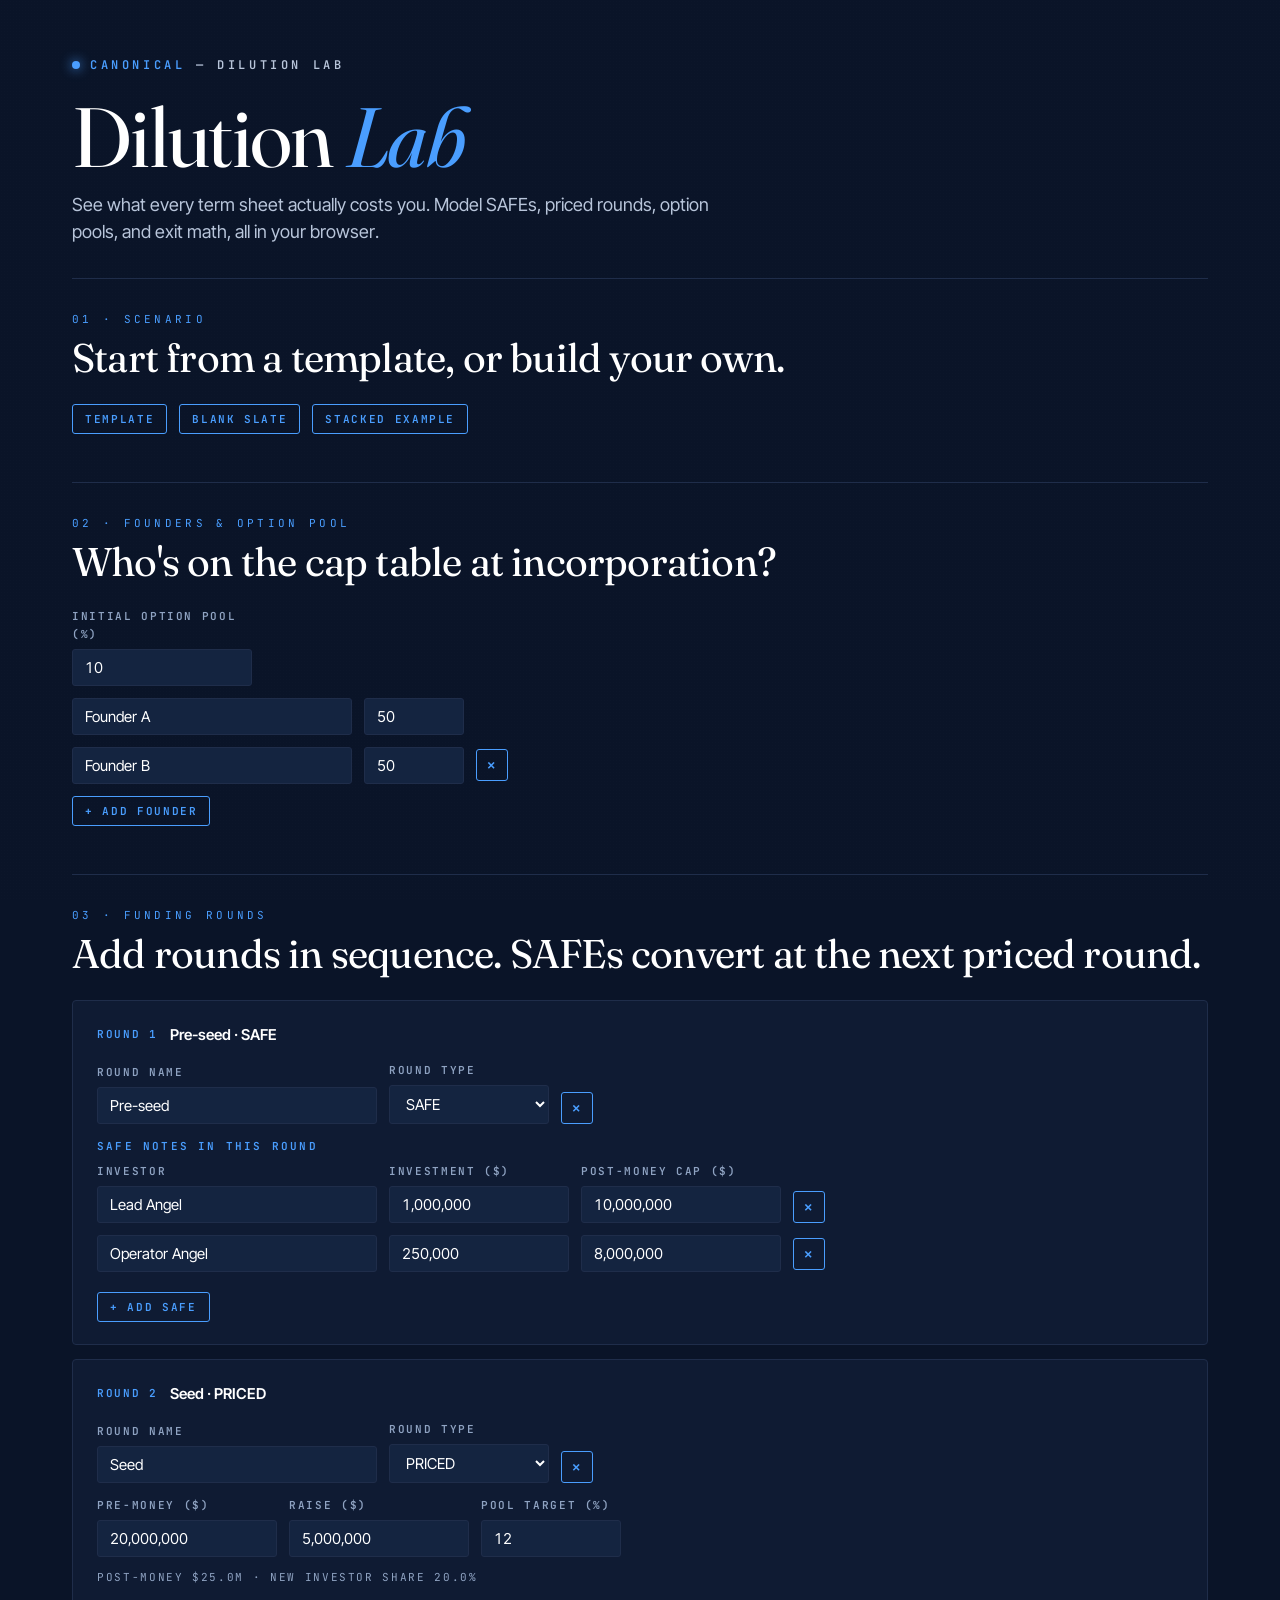
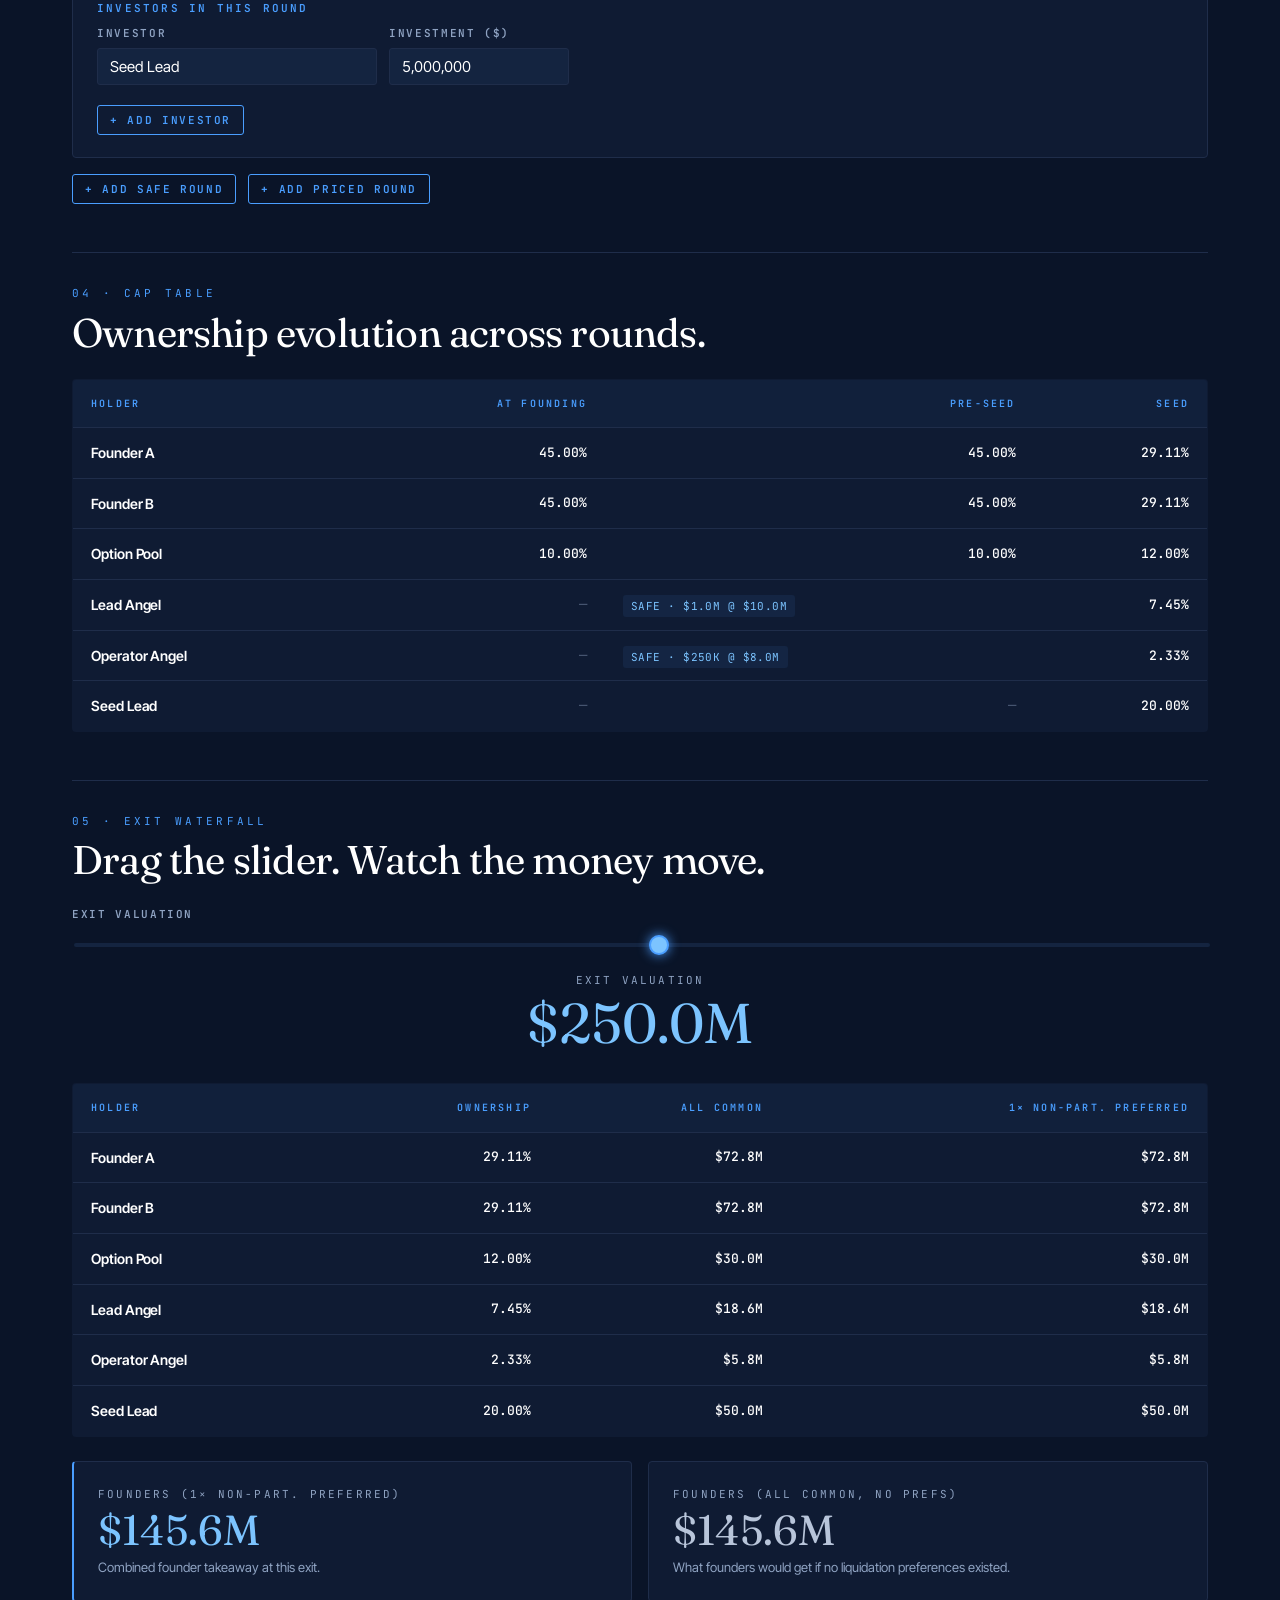
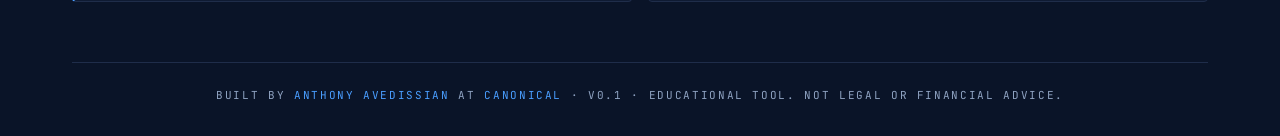
==== docs/index.html @ 8b483b3f "Add static HTML/JS version (docs/) for GitHub Pages - Pure vanilla HTML/JS, no framework - capmath.j" ====
<!doctype html>
<html lang="en">
<head>
<meta charset="UTF-8">
<meta name="viewport" content="width=device-width,initial-scale=1">
<title>Dilution Lab · Canonical</title>
<meta name="description" content="See what every term sheet actually costs you. Model SAFEs, priced rounds, option pools, and exit math live. Built by Anthony Avedissian at Canonical.">

<!-- Open Graph -->
<meta property="og:type" content="website">
<meta property="og:title" content="Dilution Lab — by Canonical">
<meta property="og:description" content="See what every term sheet actually costs you. Model SAFEs, priced rounds, option pools, and exit math live.">
<meta property="og:url" content="https://dilutionlab.canonical.cc">
<meta property="og:site_name" content="Canonical">

<!-- Twitter Card -->
<meta name="twitter:card" content="summary">
<meta name="twitter:title" content="Dilution Lab — by Canonical">
<meta name="twitter:description" content="See what every term sheet actually costs you. Model SAFEs, priced rounds, option pools, and exit math live.">
<meta name="twitter:creator" content="@antavedissian">

<link rel="stylesheet" href="style.css">
<link rel="icon" href="data:image/svg+xml,%3Csvg xmlns='http://www.w3.org/2000/svg' viewBox='0 0 32 32'%3E%3Ccircle cx='16' cy='16' r='8' fill='%234a9eff'/%3E%3C/svg%3E">
</head>
<body>
<div class="wrap">

  <!-- Hero -->
  <header class="hero">
    <div class="brand">
      <span class="dot"></span>
      <span><a href="https://canonical.cc" target="_blank" rel="noopener">Canonical</a> &mdash; Dilution Lab</span>
    </div>
    <h1>Dilution <em>Lab</em></h1>
    <p class="tagline">See what every term sheet actually costs you. Model SAFEs, priced rounds, option pools, and exit math, all in your browser.</p>
  </header>

  <!-- Section 01: Scenario -->
  <section>
    <div class="sec-num">01 · Scenario</div>
    <h2>Start from a template, or build your own.</h2>
    <div class="row">
      <button class="btn-add" id="btn-template">Template</button>
      <button class="btn-add" id="btn-blank">Blank Slate</button>
      <button class="btn-add" id="btn-stacked">Stacked Example</button>
    </div>
  </section>

  <hr class="sec-divider">

  <!-- Section 02: Founders -->
  <section>
    <div class="sec-num">02 · Founders &amp; Option Pool</div>
    <h2>Who's on the cap table at incorporation?</h2>
    <div class="row">
      <div class="field-amount">
        <label>Initial option pool (%)</label>
        <input type="number" id="initial-pool" min="0" max="30" step="1" value="10">
      </div>
    </div>
    <div id="founders-list" style="margin-top: 12px;"></div>
    <button class="btn-add" id="btn-add-founder">+ Add founder</button>
  </section>

  <hr class="sec-divider">

  <!-- Section 03: Funding Rounds -->
  <section>
    <div class="sec-num">03 · Funding Rounds</div>
    <h2>Add rounds in sequence. SAFEs convert at the next priced round.</h2>
    <div id="rounds-list"></div>
    <div class="row" style="margin-top: 16px;">
      <button class="btn-add" id="btn-add-safe">+ Add SAFE round</button>
      <button class="btn-add" id="btn-add-priced">+ Add priced round</button>
    </div>
  </section>

  <hr class="sec-divider">

  <!-- Section 04: Cap Table -->
  <section>
    <div class="sec-num">04 · Cap Table</div>
    <h2>Ownership evolution across rounds.</h2>
    <div id="cap-table"></div>
  </section>

  <hr class="sec-divider">

  <!-- Section 05: Exit Waterfall -->
  <section class="exit-section">
    <div class="sec-num">05 · Exit Waterfall</div>
    <h2>Drag the slider. Watch the money move.</h2>
    <div class="exit-slider-wrap">
      <label class="field-label">Exit valuation</label>
      <input type="range" class="exit-slider" id="exit-slider" min="6.69897" max="10" step="0.01" value="8.39794">
    </div>
    <div class="bignum-block">
      <div class="bignum-label">Exit Valuation</div>
      <div class="bignum" id="exit-bignum">$250.0M</div>
    </div>
    <div id="waterfall-table"></div>
    <div class="takeaway-grid">
      <div class="card card-accent">
        <div class="bignum-label">Founders (1× non-part. preferred)</div>
        <div class="bignum" id="founders-prefs">$0</div>
        <div class="card-foot">Combined founder takeaway at this exit.</div>
      </div>
      <div class="card muted-card">
        <div class="bignum-label">Founders (all common, no prefs)</div>
        <div class="bignum" id="founders-common">$0</div>
        <div class="card-foot">What founders would get if no liquidation preferences existed.</div>
      </div>
    </div>
  </section>

  <!-- Footer -->
  <footer class="footer">
    Built by <a href="https://twitter.com/antavedissian" target="_blank" rel="noopener">Anthony Avedissian</a>
    at <a href="https://canonical.cc" target="_blank" rel="noopener">Canonical</a> ·
    v0.1 · Educational tool. Not legal or financial advice.
  </footer>

</div>

<script src="capmath.js"></script>
<script src="app.js"></script>
</body>
</html>
---- docs/style.css ----
@import url('https://fonts.googleapis.com/css2?family=Fraunces:opsz,wght@9..144,300;9..144,400;9..144,500;9..144,600;9..144,700&family=Inter+Tight:wght@400;500;600;700&family=JetBrains+Mono:wght@400;500;600&display=swap');

:root {
  --bg: #0a1428;
  --bg-2: #0f1b33;
  --bg-3: #142440;
  --line: #1f2d4a;
  --ink: #ffffff;
  --muted: #8fa3c2;
  --subtle: #b8c5da;
  --accent: #4a9eff;
  --accent-2: #7cc4ff;
  --accent-soft: #2563b5;
  --maxw: 1200px;
}

* { box-sizing: border-box; }
html, body { margin: 0; padding: 0; }
body {
  background: var(--bg);
  color: var(--ink);
  font-family: 'Inter Tight', system-ui, sans-serif;
  font-size: 16px;
  line-height: 1.55;
  -webkit-font-smoothing: antialiased;
  font-feature-settings: "tnum";
}

/* subtle grain */
body::before {
  content: "";
  position: fixed; inset: 0;
  background-image: radial-gradient(rgba(255,255,255,0.012) 1px, transparent 1px);
  background-size: 3px 3px;
  pointer-events: none;
  z-index: 1;
}

.wrap {
  max-width: var(--maxw);
  margin: 0 auto;
  padding: 32px;
  position: relative;
  z-index: 2;
}

/* ============ TYPOGRAPHY ============ */
h1, h2, h3 {
  font-family: 'Fraunces', Georgia, serif;
  font-weight: 400;
  letter-spacing: -0.02em;
  color: var(--ink);
  margin: 0;
}
h1 { font-size: clamp(48px, 7vw, 84px); line-height: 1.0; }
h2 { font-size: clamp(28px, 4vw, 40px); line-height: 1.1; margin-top: 0; }
h3 { font-size: clamp(20px, 3vw, 26px); line-height: 1.2; }
h1 em, h2 em, h3 em { font-style: italic; color: var(--accent); }

p { color: var(--subtle); margin: 0; }
a { color: var(--accent); text-decoration: none; transition: color 0.15s ease; }
a:hover { color: var(--accent-2); }

.mono-label {
  font-family: 'JetBrains Mono', monospace;
  text-transform: uppercase;
  font-size: 11px;
  letter-spacing: 0.2em;
  color: var(--accent);
  font-weight: 600;
  display: block;
  margin-bottom: 8px;
}

.muted { color: var(--muted); }
.subtle { color: var(--subtle); }

/* ============ HERO ============ */
.hero {
  padding: 24px 0 32px;
  border-bottom: 1px solid var(--line);
  margin-bottom: 32px;
}
.hero .brand {
  display: flex; align-items: center; gap: 10px;
  font-family: 'JetBrains Mono', monospace;
  font-size: 12px;
  letter-spacing: 0.3em;
  text-transform: uppercase;
  color: var(--subtle);
  font-weight: 600;
}
.hero .brand .dot {
  width: 8px; height: 8px;
  border-radius: 50%;
  background: var(--accent);
  box-shadow: 0 0 12px var(--accent);
}
.hero h1 { margin: 20px 0 12px; }
.hero .tagline {
  font-family: 'Inter Tight', sans-serif;
  color: var(--subtle);
  font-size: 18px;
  max-width: 640px;
}

/* ============ SECTIONS ============ */
section { margin-bottom: 48px; }
.sec-num {
  font-family: 'JetBrains Mono', monospace;
  color: var(--accent);
  font-size: 11px;
  letter-spacing: 0.3em;
  margin-bottom: 8px;
  text-transform: uppercase;
}
section > h2 { margin: 8px 0 24px; }
.sec-divider {
  border: none;
  border-top: 1px solid var(--line);
  margin: 32px 0;
}

/* ============ INPUTS ============ */
label, .field-label {
  font-family: 'JetBrains Mono', monospace;
  font-size: 11px;
  letter-spacing: 0.15em;
  text-transform: uppercase;
  color: var(--muted);
  font-weight: 600;
  display: block;
  margin-bottom: 6px;
}
input[type="text"],
input[type="number"],
select {
  background-color: var(--bg-3);
  border: 1px solid var(--line);
  color: var(--ink);
  font-family: 'Inter Tight', sans-serif;
  font-size: 15px;
  font-feature-settings: "tnum";
  border-radius: 3px;
  padding: 8px 12px;
  width: 100%;
  outline: none;
  transition: border-color 0.15s ease;
}
input:focus, select:focus { border-color: var(--accent); }
input::placeholder { color: var(--muted); opacity: 0.5; }

/* ============ BUTTONS ============ */
button, .btn {
  background: transparent;
  border: 1px solid var(--accent);
  color: var(--accent);
  font-family: 'JetBrains Mono', monospace;
  font-size: 12px;
  letter-spacing: 0.15em;
  text-transform: uppercase;
  font-weight: 600;
  border-radius: 3px;
  padding: 9px 16px;
  cursor: pointer;
  transition: all 0.15s ease;
  white-space: nowrap;
}
button:hover, .btn:hover {
  background: var(--accent);
  color: var(--bg);
}
button:disabled { opacity: 0.5; cursor: not-allowed; }

.btn-x {
  width: 32px; height: 32px;
  padding: 0;
  font-size: 14px;
  display: inline-flex;
  align-items: center;
  justify-content: center;
}
.btn-add {
  font-size: 11px;
  padding: 7px 12px;
}

/* ============ FORM ROWS ============ */
.row {
  display: flex;
  align-items: flex-end;
  gap: 12px;
  margin-bottom: 12px;
}
.row .field-name   { flex: 0 0 280px; }
.row .field-amount { flex: 0 0 180px; }
.row .field-cap    { flex: 0 0 200px; }
.row .field-pct    { flex: 0 0 100px; }
.row .field-narrow { flex: 0 0 140px; }
.row .field-type   { flex: 0 0 160px; }
.row .actions      { flex: 0 0 auto; }
.row.collapsed-labels label { display: none; }
.row.collapsed-labels { align-items: center; }

/* ============ ROUND CARD ============ */
.round-card {
  background: var(--bg-2);
  border: 1px solid var(--line);
  border-radius: 4px;
  padding: 22px 24px;
  margin-bottom: 14px;
}
.round-card .round-head {
  display: flex;
  align-items: center;
  gap: 12px;
  margin-bottom: 16px;
}
.round-card .round-head .badge {
  font-family: 'JetBrains Mono', monospace;
  font-size: 11px;
  letter-spacing: 0.15em;
  text-transform: uppercase;
  color: var(--accent);
  font-weight: 600;
}
.round-card .round-head .title {
  font-size: 15px;
  font-weight: 600;
  color: var(--ink);
}
.round-meta {
  font-family: 'JetBrains Mono', monospace;
  font-size: 11px;
  letter-spacing: 0.15em;
  color: var(--muted);
  margin: 10px 0 14px;
}

/* ============ CAP TABLE ============ */
.dl-table {
  width: 100%;
  border-collapse: collapse;
  margin: 16px 0 24px;
  background: var(--bg-2);
  border: 1px solid var(--line);
  border-radius: 4px;
  overflow: hidden;
  font-family: 'Inter Tight', sans-serif;
}
.dl-table th {
  font-family: 'JetBrains Mono', monospace;
  font-size: 10px;
  letter-spacing: 0.22em;
  text-transform: uppercase;
  color: var(--accent);
  font-weight: 600;
  padding: 16px 18px;
  text-align: left;
  border-bottom: 1px solid var(--line);
  white-space: nowrap;
  background: rgba(74, 158, 255, 0.04);
}
.dl-table th.dl-num { text-align: right; }
.dl-table td {
  padding: 14px 18px;
  border-bottom: 1px solid var(--line);
  color: var(--subtle);
  font-size: 14px;
  vertical-align: middle;
}
.dl-table tbody tr:last-child td { border-bottom: none; }
.dl-table tbody tr:hover td { background: rgba(74, 158, 255, 0.03); }
.dl-table td.holder-name {
  font-weight: 600;
  color: var(--ink);
  letter-spacing: -0.005em;
}
.dl-table td.number {
  font-family: 'JetBrains Mono', monospace;
  font-size: 13px;
  font-weight: 500;
  color: var(--ink);
  text-align: right;
  font-variant-numeric: tabular-nums;
}
.dl-table td.muted {
  color: var(--muted);
  font-family: 'JetBrains Mono', monospace;
  text-align: right;
  opacity: 0.45;
}
.safe-tag {
  font-family: 'JetBrains Mono', monospace;
  font-size: 11px;
  color: var(--accent-2);
  background: rgba(74, 158, 255, 0.08);
  padding: 4px 8px;
  border-radius: 3px;
  letter-spacing: 0.04em;
  white-space: nowrap;
}

/* ============ EXIT SLIDER ============ */
.exit-section {
  margin: 32px 0;
}
.exit-slider-wrap {
  margin: 18px 0;
}
input[type="range"].exit-slider {
  -webkit-appearance: none;
  appearance: none;
  width: 100%;
  height: 4px;
  background: var(--bg-3);
  border-radius: 2px;
  outline: none;
  padding: 0;
  border: none;
}
input[type="range"].exit-slider::-webkit-slider-thumb {
  -webkit-appearance: none;
  appearance: none;
  width: 20px;
  height: 20px;
  background: var(--accent-2);
  border: 2px solid var(--accent);
  border-radius: 50%;
  cursor: pointer;
  box-shadow: 0 0 12px var(--accent);
}
input[type="range"].exit-slider::-moz-range-thumb {
  width: 20px; height: 20px;
  background: var(--accent-2);
  border: 2px solid var(--accent);
  border-radius: 50%;
  cursor: pointer;
}

/* ============ BIG NUMBER DISPLAY ============ */
.bignum-block {
  text-align: center;
  margin: 16px 0 32px;
}
.bignum-label {
  font-family: 'JetBrains Mono', monospace;
  font-size: 11px;
  letter-spacing: 0.2em;
  text-transform: uppercase;
  color: var(--muted);
  margin-bottom: 6px;
}
.bignum {
  font-family: 'Fraunces', serif;
  font-weight: 400;
  font-size: 56px;
  color: var(--accent-2);
  line-height: 1.0;
  font-variant-numeric: tabular-nums;
}

/* ============ FOUNDER TAKEAWAY CARDS ============ */
.takeaway-grid {
  display: grid;
  grid-template-columns: 1fr 1fr;
  gap: 16px;
  margin-top: 16px;
}
.card {
  background: var(--bg-2);
  border: 1px solid var(--line);
  border-radius: 4px;
  padding: 24px;
}
.card.card-accent { border-left: 2px solid var(--accent); }
.card .bignum-label { margin-bottom: 4px; }
.card .bignum { font-size: 42px; margin: 6px 0; }
.card.muted-card .bignum { color: var(--subtle); }
.card .card-foot {
  color: var(--muted);
  font-size: 13px;
  margin-top: 4px;
}

/* ============ FOOTER ============ */
.footer {
  margin-top: 60px;
  padding-top: 24px;
  border-top: 1px solid var(--line);
  font-family: 'JetBrains Mono', monospace;
  font-size: 11px;
  letter-spacing: 0.15em;
  text-transform: uppercase;
  color: var(--muted);
  text-align: center;
}

/* ============ RESPONSIVE ============ */
@media (max-width: 700px) {
  .row { flex-wrap: wrap; }
  .row .field-name { flex: 1 1 100%; }
  .takeaway-grid { grid-template-columns: 1fr; }
  .dl-table { font-size: 12px; }
  .dl-table th, .dl-table td { padding: 10px 12px; }
}
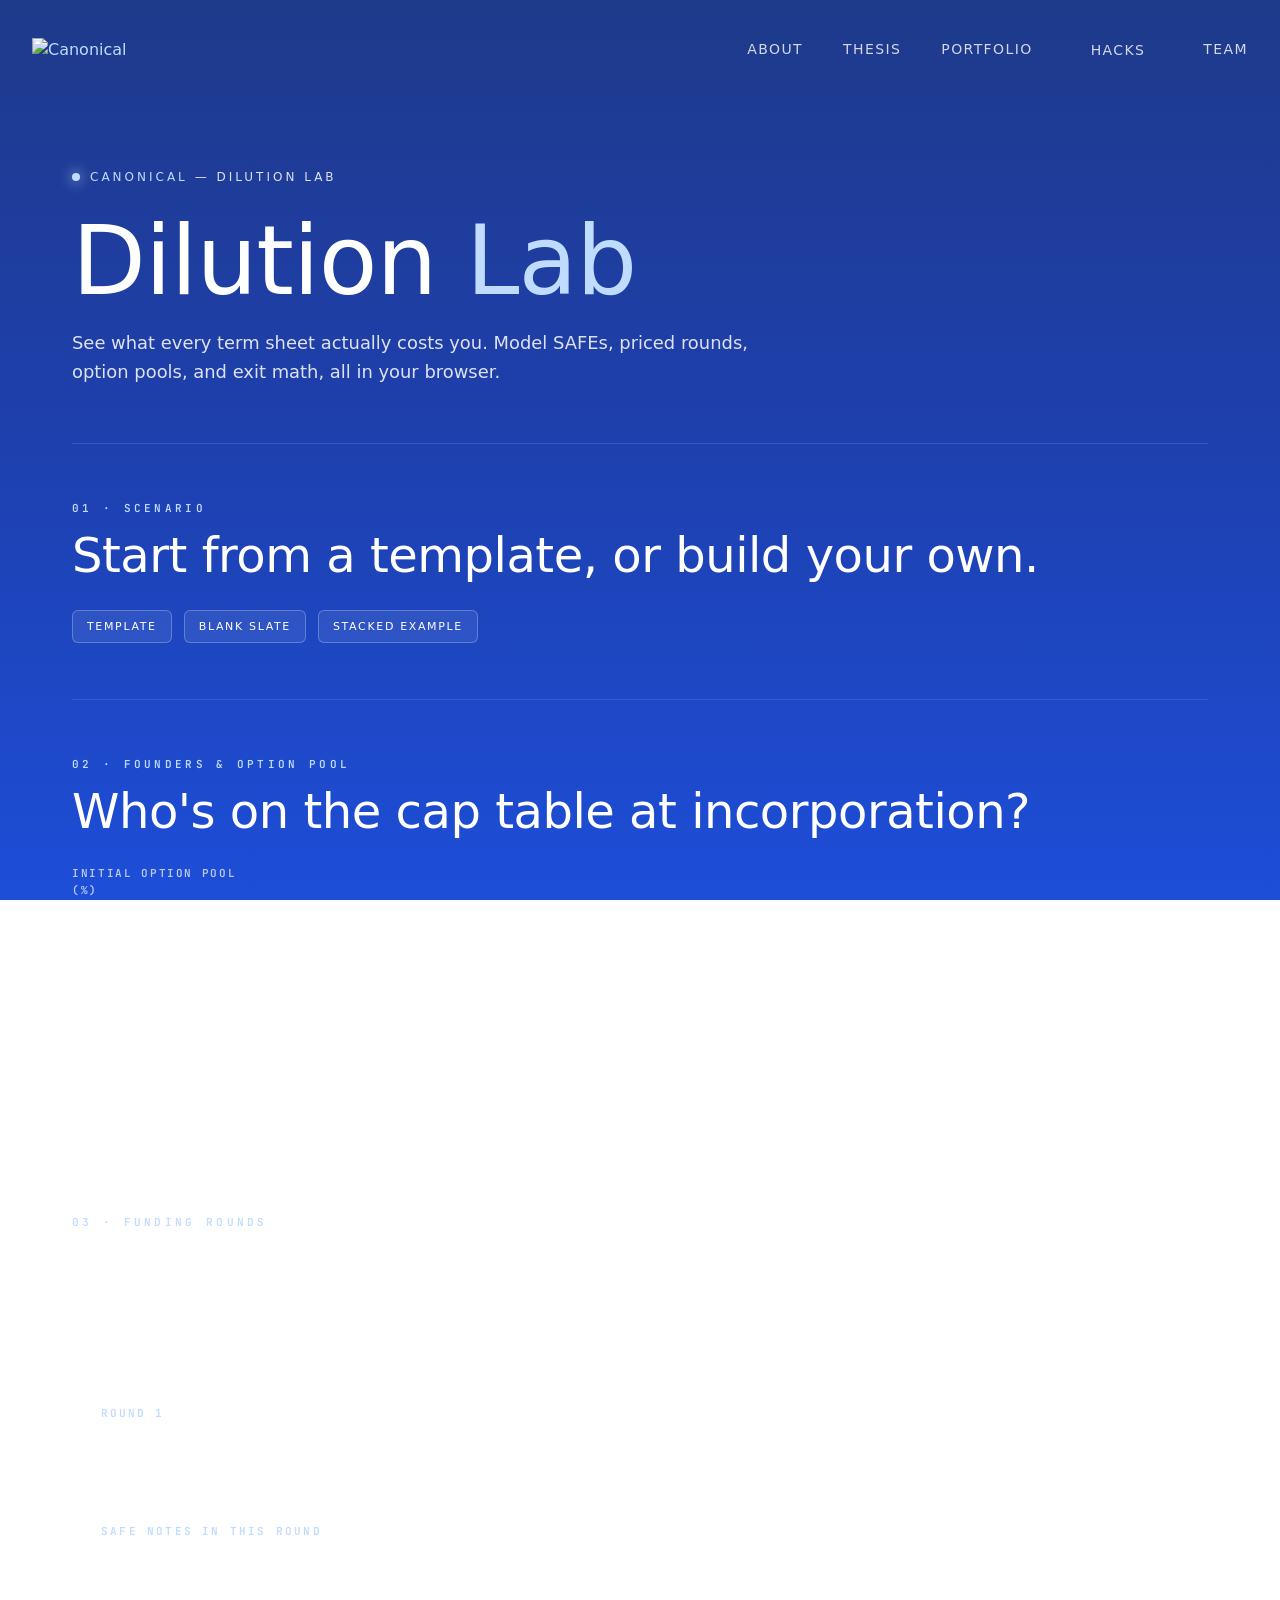
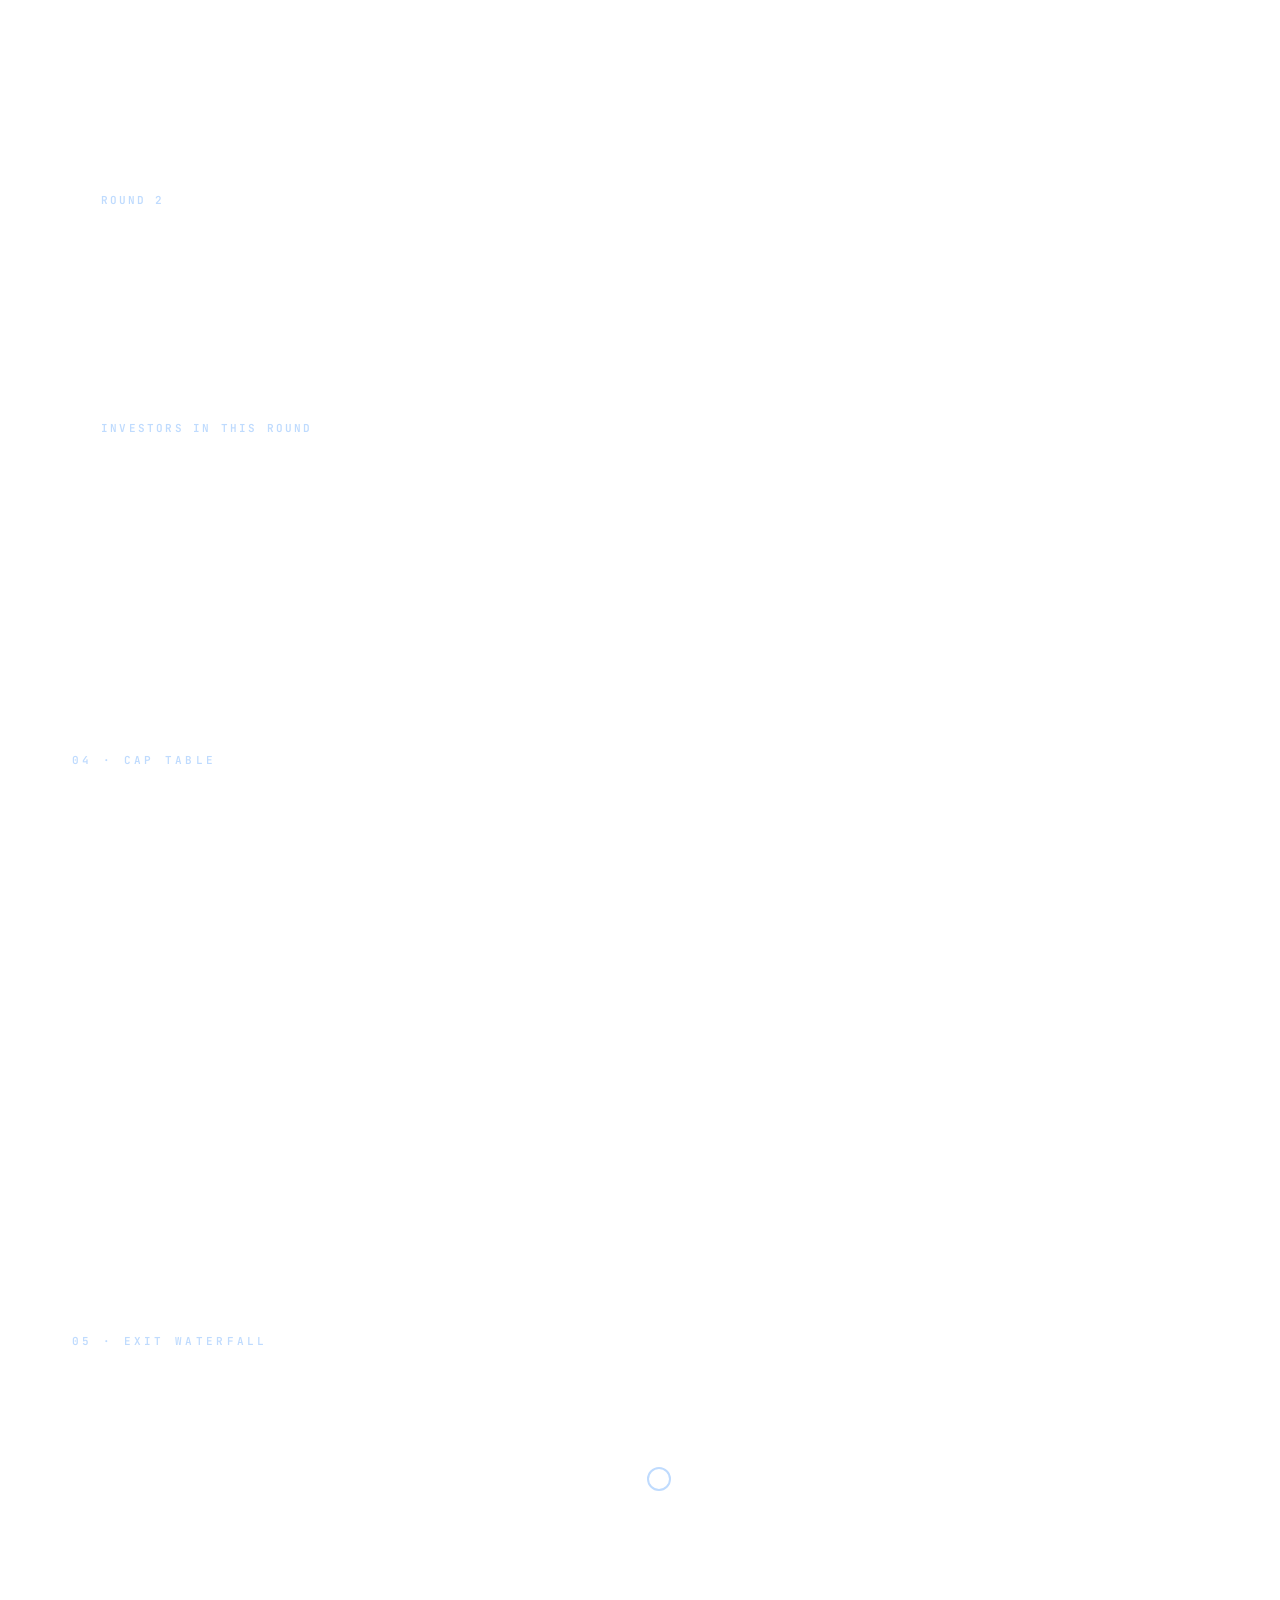
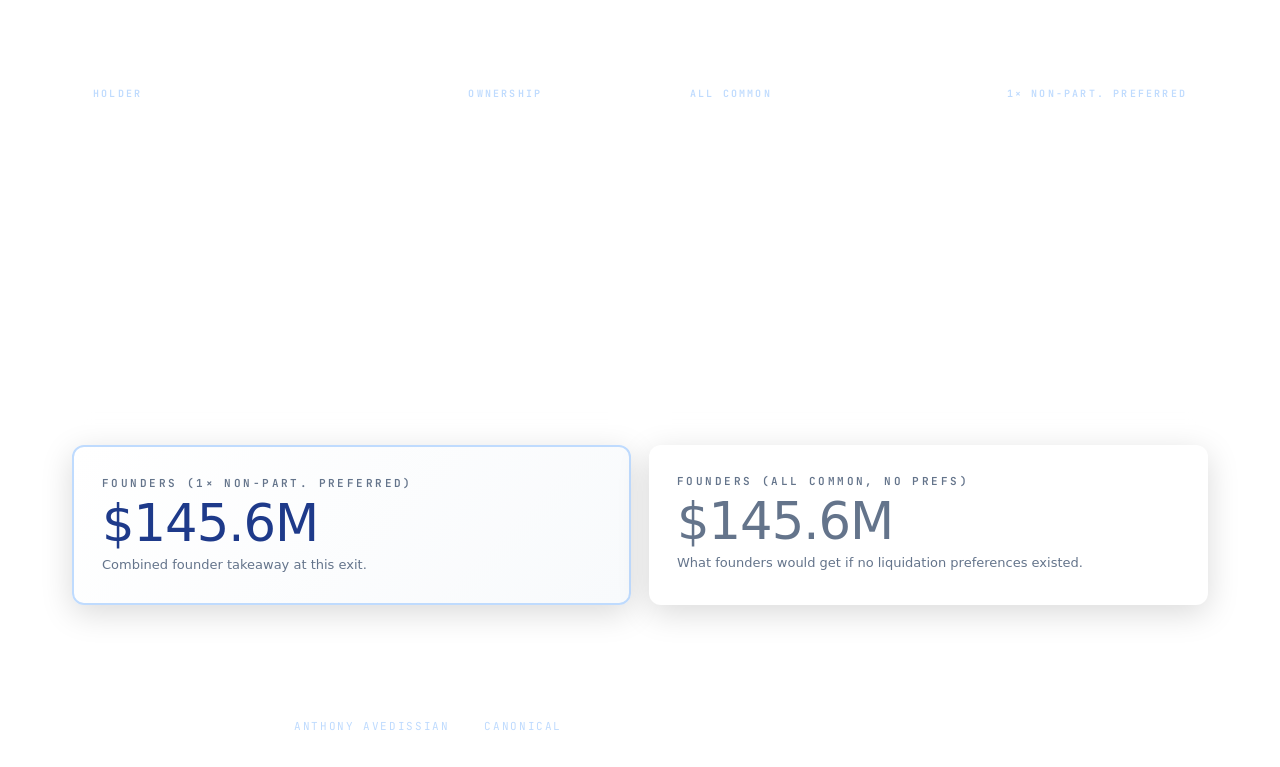
==== commit 2caae409: "Add canonical.cc site header Adds the fixed-top Canonical logo + ABOUT / THESIS / PORTFOLIO / HACKS " ====
--- a/docs/index.html
+++ b/docs/index.html
@@ -23,6 +23,31 @@
 <link rel="icon" href="data:image/svg+xml,%3Csvg xmlns='http://www.w3.org/2000/svg' viewBox='0 0 32 32'%3E%3Ccircle cx='16' cy='16' r='8' fill='%234a9eff'/%3E%3C/svg%3E">
 </head>
 <body>
+
+<!-- Site header (mirrors canonical.cc) -->
+<header id="header" class="fixed top-0 w-full bg-transparent z-50 transition-all duration-200">
+  <div class="container mx-auto px-8 py-8">
+    <div class="flex items-center justify-between">
+      <a href="https://canonical.cc" class="logo-link">
+        <img src="https://canonical.cc/images/logo-rectangle-trans-short.svg" alt="Canonical" class="h-8 w-auto" />
+      </a>
+      <nav class="hidden md:flex items-center space-x-10">
+        <a href="https://canonical.cc/#about" class="nav-link">ABOUT</a>
+        <a href="https://canonical.cc/#thesis" class="nav-link">THESIS</a>
+        <a href="https://canonical.cc/portfolio" class="nav-link">PORTFOLIO</a>
+        <div class="nav-dropdown">
+          <button class="nav-link nav-dropdown-toggle" type="button" aria-haspopup="true" aria-expanded="false">HACKS</button>
+          <div class="nav-dropdown-menu" role="menu">
+            <a href="https://dilutionlab.canonical.cc" class="nav-dropdown-item" role="menuitem">Dilution Lab</a>
+            <a href="https://fundmodeler.canonical.cc" class="nav-dropdown-item" role="menuitem">Fund Modeler</a>
+          </div>
+        </div>
+        <a href="https://canonical.cc/#team" class="nav-link">TEAM</a>
+      </nav>
+    </div>
+  </div>
+</header>
+
 <div class="wrap">
 
   <!-- Hero -->
@@ -124,5 +149,17 @@
 
 <script src="capmath.js"></script>
 <script src="app.js"></script>
+<script>
+  (function () {
+    var header = document.getElementById('header');
+    if (!header) return;
+    var onScroll = function () {
+      if (window.scrollY > 8) header.classList.add('scrolled');
+      else header.classList.remove('scrolled');
+    };
+    window.addEventListener('scroll', onScroll, { passive: true });
+    onScroll();
+  })();
+</script>
 </body>
 </html>
--- a/docs/style.css
+++ b/docs/style.css
@@ -1,129 +1,151 @@
-@import url('https://fonts.googleapis.com/css2?family=Fraunces:opsz,wght@9..144,300;9..144,400;9..144,500;9..144,600;9..144,700&family=Inter+Tight:wght@400;500;600;700&family=JetBrains+Mono:wght@400;500;600&display=swap');
+/* Dilution Lab — matched to canonical.cc brand */
+@import url('https://db.onlinewebfonts.com/c/8f2a9d487bbbc60974cd132fc3a63862?family=Aeonik+Regular');
+@import url('https://fonts.googleapis.com/css2?family=JetBrains+Mono:wght@400;500;600&display=swap');
 
 :root {
-  --bg: #0a1428;
-  --bg-2: #0f1b33;
-  --bg-3: #142440;
-  --line: #1f2d4a;
-  --ink: #ffffff;
-  --muted: #8fa3c2;
-  --subtle: #b8c5da;
-  --accent: #4a9eff;
-  --accent-2: #7cc4ff;
-  --accent-soft: #2563b5;
-  --maxw: 1200px;
+  /* Canonical electric-blue gradient + palette */
+  --bg-from: #1e3a8a;     /* blue-900 */
+  --bg-mid:  #1e40af;     /* blue-800 */
+  --bg-to:   #1d4ed8;     /* blue-700 */
+  --ink:     #ffffff;
+  --muted:   rgba(255,255,255,0.7);
+  --subtle:  rgba(255,255,255,0.85);
+  --accent:  #2563eb;     /* blue-600 */
+  --accent-hover: #1d4ed8;
+  --accent-soft:  #bfdbfe; /* blue-200 */
+
+  /* Card palette (white-on-blue) */
+  --card-bg: #ffffff;
+  --card-border: rgba(255,255,255,0.15);
+  --card-ink: #0f172a;       /* slate-900 */
+  --card-ink-2: #1e293b;     /* slate-800 */
+  --card-muted: #64748b;     /* slate-500 */
+  --card-line: #e2e8f0;      /* slate-200 */
+  --card-tint: #f8fafc;      /* slate-50 */
+
+  --font: 'Aeonik Regular', system-ui, -apple-system, BlinkMacSystemFont, 'Segoe UI', Roboto, sans-serif;
+  --mono: 'JetBrains Mono', ui-monospace, monospace;
 }
 
 * { box-sizing: border-box; }
 html, body { margin: 0; padding: 0; }
 body {
-  background: var(--bg);
-  color: var(--ink);
-  font-family: 'Inter Tight', system-ui, sans-serif;
+  font-family: var(--font);
+  background: linear-gradient(180deg, var(--bg-from) 0%, var(--bg-mid) 50%, var(--bg-to) 100%);
+  background-attachment: fixed;
+  min-height: 100vh;
+  color: var(--ink);
   font-size: 16px;
   line-height: 1.55;
   -webkit-font-smoothing: antialiased;
+  -moz-osx-font-smoothing: grayscale;
   font-feature-settings: "tnum";
 }
 
-/* subtle grain */
-body::before {
-  content: "";
-  position: fixed; inset: 0;
-  background-image: radial-gradient(rgba(255,255,255,0.012) 1px, transparent 1px);
-  background-size: 3px 3px;
-  pointer-events: none;
-  z-index: 1;
-}
-
 .wrap {
-  max-width: var(--maxw);
+  max-width: 1200px;
   margin: 0 auto;
   padding: 32px;
-  position: relative;
-  z-index: 2;
+  padding-top: 120px; /* clear the fixed site header */
 }
 
 /* ============ TYPOGRAPHY ============ */
 h1, h2, h3 {
-  font-family: 'Fraunces', Georgia, serif;
+  font-family: var(--font);
+  font-weight: 300;
+  color: var(--ink);
+  letter-spacing: -0.01em;
+  margin: 0;
+}
+h1 { font-size: clamp(3rem, 8vw, 6rem); line-height: 1.05; }
+h2 { font-size: clamp(2rem, 4vw, 3rem); line-height: 1.1; }
+h3 { font-size: clamp(1.25rem, 2vw, 1.5rem); line-height: 1.2; font-weight: 400; }
+
+h1 em, h2 em, h3 em {
+  font-style: normal;
+  color: var(--accent-soft);
   font-weight: 400;
-  letter-spacing: -0.02em;
-  color: var(--ink);
-  margin: 0;
-}
-h1 { font-size: clamp(48px, 7vw, 84px); line-height: 1.0; }
-h2 { font-size: clamp(28px, 4vw, 40px); line-height: 1.1; margin-top: 0; }
-h3 { font-size: clamp(20px, 3vw, 26px); line-height: 1.2; }
-h1 em, h2 em, h3 em { font-style: italic; color: var(--accent); }
-
-p { color: var(--subtle); margin: 0; }
-a { color: var(--accent); text-decoration: none; transition: color 0.15s ease; }
-a:hover { color: var(--accent-2); }
+}
+
+p { color: var(--subtle); margin: 0; font-weight: 400; }
+a { color: var(--accent-soft); text-decoration: none; transition: color 0.15s ease; }
+a:hover { color: var(--ink); }
 
 .mono-label {
-  font-family: 'JetBrains Mono', monospace;
+  font-family: var(--mono);
   text-transform: uppercase;
   font-size: 11px;
   letter-spacing: 0.2em;
-  color: var(--accent);
+  color: var(--accent-soft);
   font-weight: 600;
   display: block;
-  margin-bottom: 8px;
-}
-
-.muted { color: var(--muted); }
-.subtle { color: var(--subtle); }
+  margin-bottom: 10px;
+}
+
+.muted   { color: var(--muted); }
+.subtle  { color: var(--subtle); }
 
 /* ============ HERO ============ */
 .hero {
-  padding: 24px 0 32px;
-  border-bottom: 1px solid var(--line);
-  margin-bottom: 32px;
+  padding: 48px 0 56px;
+  border-bottom: 1px solid rgba(255,255,255,0.12);
+  margin-bottom: 56px;
 }
 .hero .brand {
   display: flex; align-items: center; gap: 10px;
-  font-family: 'JetBrains Mono', monospace;
+  font-family: var(--font);
   font-size: 12px;
-  letter-spacing: 0.3em;
+  letter-spacing: 0.25em;
   text-transform: uppercase;
   color: var(--subtle);
-  font-weight: 600;
+  font-weight: 500;
 }
 .hero .brand .dot {
   width: 8px; height: 8px;
   border-radius: 50%;
-  background: var(--accent);
-  box-shadow: 0 0 12px var(--accent);
-}
-.hero h1 { margin: 20px 0 12px; }
+  background: var(--accent-soft);
+  box-shadow: 0 0 14px var(--accent-soft);
+}
+.hero .brand a {
+  color: var(--accent-soft);
+  text-decoration: none;
+  transition: color 0.15s ease;
+}
+.hero .brand a:hover { color: var(--ink); }
+.hero h1 {
+  margin: 24px 0 18px;
+  font-weight: 300;
+}
 .hero .tagline {
-  font-family: 'Inter Tight', sans-serif;
+  font-family: var(--font);
   color: var(--subtle);
-  font-size: 18px;
-  max-width: 640px;
+  font-size: clamp(1.1rem, 1.4vw, 1.25rem);
+  line-height: 1.6;
+  max-width: 720px;
+  font-weight: 400;
 }
 
 /* ============ SECTIONS ============ */
-section { margin-bottom: 48px; }
+section { margin-bottom: 56px; }
 .sec-num {
-  font-family: 'JetBrains Mono', monospace;
-  color: var(--accent);
+  font-family: var(--mono);
+  color: var(--accent-soft);
   font-size: 11px;
   letter-spacing: 0.3em;
-  margin-bottom: 8px;
-  text-transform: uppercase;
-}
-section > h2 { margin: 8px 0 24px; }
+  margin-bottom: 12px;
+  text-transform: uppercase;
+  font-weight: 600;
+}
+section > h2 { margin: 8px 0 28px; font-weight: 300; }
 .sec-divider {
   border: none;
-  border-top: 1px solid var(--line);
-  margin: 32px 0;
+  border-top: 1px solid rgba(255,255,255,0.12);
+  margin: 0 0 56px;
 }
 
 /* ============ INPUTS ============ */
 label, .field-label {
-  font-family: 'JetBrains Mono', monospace;
+  font-family: var(--mono);
   font-size: 11px;
   letter-spacing: 0.15em;
   text-transform: uppercase;
@@ -135,54 +157,64 @@
 input[type="text"],
 input[type="number"],
 select {
-  background-color: var(--bg-3);
-  border: 1px solid var(--line);
-  color: var(--ink);
-  font-family: 'Inter Tight', sans-serif;
+  background-color: rgba(255,255,255,0.08);
+  border: 1px solid rgba(255,255,255,0.18);
+  color: var(--ink);
+  font-family: var(--font);
   font-size: 15px;
   font-feature-settings: "tnum";
-  border-radius: 3px;
-  padding: 8px 12px;
+  border-radius: 6px;
+  padding: 10px 14px;
   width: 100%;
   outline: none;
-  transition: border-color 0.15s ease;
-}
-input:focus, select:focus { border-color: var(--accent); }
-input::placeholder { color: var(--muted); opacity: 0.5; }
+  transition: border-color 0.15s ease, background-color 0.15s ease;
+}
+input:focus, select:focus {
+  border-color: var(--accent-soft);
+  background-color: rgba(255,255,255,0.12);
+}
+input::placeholder { color: rgba(255,255,255,0.4); }
+select { cursor: pointer; }
+select option {
+  background: var(--bg-mid);
+  color: var(--ink);
+}
 
 /* ============ BUTTONS ============ */
 button, .btn {
-  background: transparent;
-  border: 1px solid var(--accent);
-  color: var(--accent);
-  font-family: 'JetBrains Mono', monospace;
+  background: rgba(255,255,255,0.08);
+  border: 1px solid rgba(255,255,255,0.25);
+  color: var(--ink);
+  font-family: var(--font);
   font-size: 12px;
   letter-spacing: 0.15em;
   text-transform: uppercase;
-  font-weight: 600;
-  border-radius: 3px;
-  padding: 9px 16px;
+  font-weight: 500;
+  border-radius: 6px;
+  padding: 10px 18px;
   cursor: pointer;
   transition: all 0.15s ease;
   white-space: nowrap;
 }
 button:hover, .btn:hover {
-  background: var(--accent);
-  color: var(--bg);
+  background: var(--ink);
+  color: var(--bg-from);
+  border-color: var(--ink);
 }
 button:disabled { opacity: 0.5; cursor: not-allowed; }
 
 .btn-x {
-  width: 32px; height: 32px;
+  width: 36px; height: 36px;
   padding: 0;
   font-size: 14px;
   display: inline-flex;
   align-items: center;
   justify-content: center;
+  border-radius: 6px;
 }
 .btn-add {
   font-size: 11px;
-  padding: 7px 12px;
+  padding: 9px 14px;
 }
 
 /* ============ FORM ROWS ============ */
@@ -190,7 +222,7 @@
   display: flex;
   align-items: flex-end;
   gap: 12px;
-  margin-bottom: 12px;
+  margin-bottom: 14px;
 }
 .row .field-name   { flex: 0 0 280px; }
 .row .field-amount { flex: 0 0 180px; }
@@ -204,80 +236,84 @@
 
 /* ============ ROUND CARD ============ */
 .round-card {
-  background: var(--bg-2);
-  border: 1px solid var(--line);
-  border-radius: 4px;
-  padding: 22px 24px;
-  margin-bottom: 14px;
+  background: rgba(255,255,255,0.06);
+  border: 1px solid rgba(255,255,255,0.12);
+  border-radius: 12px;
+  padding: 24px 28px;
+  margin-bottom: 16px;
+  backdrop-filter: blur(8px);
+  -webkit-backdrop-filter: blur(8px);
 }
 .round-card .round-head {
   display: flex;
   align-items: center;
-  gap: 12px;
-  margin-bottom: 16px;
+  gap: 14px;
+  margin-bottom: 18px;
 }
 .round-card .round-head .badge {
-  font-family: 'JetBrains Mono', monospace;
-  font-size: 11px;
-  letter-spacing: 0.15em;
-  text-transform: uppercase;
-  color: var(--accent);
+  font-family: var(--mono);
+  font-size: 11px;
+  letter-spacing: 0.18em;
+  text-transform: uppercase;
+  color: var(--accent-soft);
   font-weight: 600;
 }
 .round-card .round-head .title {
-  font-size: 15px;
-  font-weight: 600;
+  font-size: 16px;
+  font-weight: 500;
   color: var(--ink);
 }
 .round-meta {
-  font-family: 'JetBrains Mono', monospace;
+  font-family: var(--mono);
   font-size: 11px;
   letter-spacing: 0.15em;
   color: var(--muted);
-  margin: 10px 0 14px;
-}
-
-/* ============ CAP TABLE ============ */
+  margin: 12px 0 16px;
+}
+
+/* ============ DATA TABLES (matched to round-card glass) ============ */
 .dl-table {
   width: 100%;
   border-collapse: collapse;
-  margin: 16px 0 24px;
-  background: var(--bg-2);
-  border: 1px solid var(--line);
-  border-radius: 4px;
+  margin: 18px 0 0;
+  background: rgba(255,255,255,0.06);
+  border: 1px solid rgba(255,255,255,0.12);
+  border-radius: 12px;
   overflow: hidden;
-  font-family: 'Inter Tight', sans-serif;
+  font-family: var(--font);
+  backdrop-filter: blur(8px);
+  -webkit-backdrop-filter: blur(8px);
 }
 .dl-table th {
-  font-family: 'JetBrains Mono', monospace;
+  font-family: var(--mono);
   font-size: 10px;
   letter-spacing: 0.22em;
   text-transform: uppercase;
-  color: var(--accent);
+  color: var(--accent-soft);
   font-weight: 600;
-  padding: 16px 18px;
+  padding: 18px 20px;
   text-align: left;
-  border-bottom: 1px solid var(--line);
+  border-bottom: 1px solid rgba(255,255,255,0.12);
   white-space: nowrap;
-  background: rgba(74, 158, 255, 0.04);
+  background: rgba(255,255,255,0.04);
 }
 .dl-table th.dl-num { text-align: right; }
 .dl-table td {
-  padding: 14px 18px;
-  border-bottom: 1px solid var(--line);
+  padding: 14px 20px;
+  border-bottom: 1px solid rgba(255,255,255,0.08);
   color: var(--subtle);
   font-size: 14px;
   vertical-align: middle;
 }
 .dl-table tbody tr:last-child td { border-bottom: none; }
-.dl-table tbody tr:hover td { background: rgba(74, 158, 255, 0.03); }
+.dl-table tbody tr:hover td { background: rgba(255,255,255,0.04); }
 .dl-table td.holder-name {
-  font-weight: 600;
+  font-weight: 500;
   color: var(--ink);
   letter-spacing: -0.005em;
 }
 .dl-table td.number {
-  font-family: 'JetBrains Mono', monospace;
+  font-family: var(--mono);
   font-size: 13px;
   font-weight: 500;
   color: var(--ink);
@@ -286,35 +322,34 @@
 }
 .dl-table td.muted {
   color: var(--muted);
-  font-family: 'JetBrains Mono', monospace;
+  font-family: var(--mono);
   text-align: right;
-  opacity: 0.45;
+  opacity: 0.5;
 }
 .safe-tag {
-  font-family: 'JetBrains Mono', monospace;
-  font-size: 11px;
-  color: var(--accent-2);
-  background: rgba(74, 158, 255, 0.08);
-  padding: 4px 8px;
-  border-radius: 3px;
+  font-family: var(--mono);
+  font-size: 11px;
+  color: var(--accent-soft);
+  background: rgba(191, 219, 254, 0.14);
+  border: 1px solid rgba(191, 219, 254, 0.25);
+  padding: 4px 9px;
+  border-radius: 4px;
   letter-spacing: 0.04em;
   white-space: nowrap;
+  font-weight: 500;
 }
 
 /* ============ EXIT SLIDER ============ */
-.exit-section {
-  margin: 32px 0;
-}
-.exit-slider-wrap {
-  margin: 18px 0;
-}
+.exit-section { margin: 56px 0; }
+.exit-slider-wrap { margin: 18px 0; }
+
 input[type="range"].exit-slider {
   -webkit-appearance: none;
   appearance: none;
   width: 100%;
-  height: 4px;
-  background: var(--bg-3);
-  border-radius: 2px;
+  height: 6px;
+  background: rgba(255,255,255,0.18);
+  border-radius: 3px;
   outline: none;
   padding: 0;
   border: none;
@@ -322,18 +357,18 @@
 input[type="range"].exit-slider::-webkit-slider-thumb {
   -webkit-appearance: none;
   appearance: none;
-  width: 20px;
-  height: 20px;
-  background: var(--accent-2);
-  border: 2px solid var(--accent);
+  width: 24px;
+  height: 24px;
+  background: var(--ink);
+  border: 2px solid var(--accent-soft);
   border-radius: 50%;
   cursor: pointer;
-  box-shadow: 0 0 12px var(--accent);
+  box-shadow: 0 0 16px rgba(255,255,255,0.4);
 }
 input[type="range"].exit-slider::-moz-range-thumb {
-  width: 20px; height: 20px;
-  background: var(--accent-2);
-  border: 2px solid var(--accent);
+  width: 24px; height: 24px;
+  background: var(--ink);
+  border: 2px solid var(--accent-soft);
   border-radius: 50%;
   cursor: pointer;
 }
@@ -341,66 +376,188 @@
 /* ============ BIG NUMBER DISPLAY ============ */
 .bignum-block {
   text-align: center;
-  margin: 16px 0 32px;
+  margin: 24px 0 40px;
 }
 .bignum-label {
-  font-family: 'JetBrains Mono', monospace;
-  font-size: 11px;
-  letter-spacing: 0.2em;
+  font-family: var(--mono);
+  font-size: 11px;
+  letter-spacing: 0.22em;
   text-transform: uppercase;
   color: var(--muted);
-  margin-bottom: 6px;
+  margin-bottom: 8px;
+  font-weight: 600;
 }
 .bignum {
-  font-family: 'Fraunces', serif;
-  font-weight: 400;
-  font-size: 56px;
-  color: var(--accent-2);
+  font-family: var(--font);
+  font-weight: 300;
+  font-size: clamp(3.5rem, 7vw, 5.5rem);
+  color: var(--ink);
   line-height: 1.0;
   font-variant-numeric: tabular-nums;
+  letter-spacing: -0.02em;
 }
 
 /* ============ FOUNDER TAKEAWAY CARDS ============ */
 .takeaway-grid {
   display: grid;
   grid-template-columns: 1fr 1fr;
-  gap: 16px;
-  margin-top: 16px;
+  gap: 18px;
+  margin-top: 20px;
 }
 .card {
-  background: var(--bg-2);
-  border: 1px solid var(--line);
-  border-radius: 4px;
-  padding: 24px;
-}
-.card.card-accent { border-left: 2px solid var(--accent); }
-.card .bignum-label { margin-bottom: 4px; }
-.card .bignum { font-size: 42px; margin: 6px 0; }
-.card.muted-card .bignum { color: var(--subtle); }
+  background: var(--card-bg);
+  border-radius: 12px;
+  padding: 28px;
+  box-shadow: 0 8px 32px rgba(0,0,0,0.15);
+}
+.card.card-accent {
+  background: linear-gradient(135deg, var(--card-bg) 0%, var(--card-tint) 100%);
+  border: 2px solid var(--accent-soft);
+}
+.card .bignum-label {
+  color: var(--card-muted);
+  margin-bottom: 6px;
+}
+.card .bignum {
+  font-size: clamp(2.5rem, 4vw, 3.25rem);
+  color: var(--bg-from);
+  margin: 6px 0;
+  font-weight: 400;
+}
+.card.muted-card .bignum { color: var(--card-muted); font-weight: 300; }
 .card .card-foot {
-  color: var(--muted);
+  color: var(--card-muted);
   font-size: 13px;
-  margin-top: 4px;
+  margin-top: 6px;
 }
 
 /* ============ FOOTER ============ */
 .footer {
-  margin-top: 60px;
-  padding-top: 24px;
-  border-top: 1px solid var(--line);
-  font-family: 'JetBrains Mono', monospace;
+  margin-top: 80px;
+  padding-top: 32px;
+  border-top: 1px solid rgba(255,255,255,0.12);
+  font-family: var(--mono);
   font-size: 11px;
   letter-spacing: 0.15em;
   text-transform: uppercase;
   color: var(--muted);
   text-align: center;
 }
+.footer a {
+  color: var(--accent-soft);
+  text-decoration: none;
+}
+.footer a:hover { color: var(--ink); }
 
 /* ============ RESPONSIVE ============ */
 @media (max-width: 700px) {
+  .wrap { padding: 20px; padding-top: 96px; }
   .row { flex-wrap: wrap; }
   .row .field-name { flex: 1 1 100%; }
   .takeaway-grid { grid-template-columns: 1fr; }
   .dl-table { font-size: 12px; }
-  .dl-table th, .dl-table td { padding: 10px 12px; }
-}
+  .dl-table th, .dl-table td { padding: 12px 14px; }
+  .hero h1 { font-size: 3rem; }
+}
+
+/* ============ SITE HEADER (mirrors canonical.cc) ============ */
+.container { max-width: 1280px; }
+.mx-auto { margin-left: auto; margin-right: auto; }
+.px-8 { padding-left: 2rem; padding-right: 2rem; }
+.py-8 { padding-top: 2rem; padding-bottom: 2rem; }
+
+.fixed { position: fixed; }
+.top-0 { top: 0; }
+.w-full { width: 100%; }
+.bg-transparent { background-color: transparent; }
+.z-50 { z-index: 50; }
+.transition-all { transition-property: all; transition-timing-function: cubic-bezier(0.4, 0, 0.2, 1); }
+.duration-200 { transition-duration: 200ms; }
+
+.flex { display: flex; }
+.items-center { align-items: center; }
+.justify-between { justify-content: space-between; }
+.space-x-10 > * + * { margin-left: 2.5rem; }
+.hidden { display: none; }
+@media (min-width: 768px) {
+  .md\:flex { display: flex; }
+}
+
+.h-8 { height: 2rem; }
+.w-auto { width: auto; }
+
+#header {
+  background-color: transparent;
+  transition: all 0.3s ease;
+}
+#header.scrolled {
+  background-color: rgba(30, 58, 138, 0.95);
+  backdrop-filter: blur(10px);
+  -webkit-backdrop-filter: blur(10px);
+}
+
+.logo-link { display: inline-block; }
+
+#header .nav-link {
+  color: rgba(255, 255, 255, 0.8);
+  font-size: 0.875rem;
+  font-weight: 500;
+  letter-spacing: 0.1em;
+  transition: color 0.3s ease;
+  background: none;
+  border: none;
+  cursor: pointer;
+  text-decoration: none;
+  font-family: var(--font);
+}
+#header .nav-link:hover { color: #ffffff; }
+
+.nav-dropdown { position: relative; display: inline-block; }
+.nav-dropdown-toggle { display: inline-flex; align-items: center; }
+.nav-dropdown-menu {
+  position: absolute;
+  top: 100%;
+  left: 50%;
+  transform: translateX(-50%) translateY(0.5rem);
+  min-width: 12rem;
+  background-color: rgba(30, 58, 138, 0.95);
+  backdrop-filter: blur(10px);
+  -webkit-backdrop-filter: blur(10px);
+  border-radius: 0.5rem;
+  padding: 0.5rem 0;
+  box-shadow: 0 10px 30px rgba(0, 0, 0, 0.25);
+  opacity: 0;
+  visibility: hidden;
+  transition: opacity 0.2s ease, visibility 0.2s ease, transform 0.2s ease;
+  z-index: 60;
+}
+.nav-dropdown::before {
+  content: "";
+  position: absolute;
+  top: 100%;
+  left: 0;
+  right: 0;
+  height: 0.75rem;
+}
+.nav-dropdown:hover .nav-dropdown-menu,
+.nav-dropdown:focus-within .nav-dropdown-menu {
+  opacity: 1;
+  visibility: visible;
+  transform: translateX(-50%) translateY(0.75rem);
+}
+.nav-dropdown-item {
+  display: block;
+  padding: 0.6rem 1.25rem;
+  color: rgba(255, 255, 255, 0.85);
+  font-size: 0.875rem;
+  font-weight: 500;
+  letter-spacing: 0.05em;
+  text-decoration: none;
+  white-space: nowrap;
+  font-family: var(--font);
+  transition: background-color 0.2s ease, color 0.2s ease;
+}
+.nav-dropdown-item:hover {
+  background-color: rgba(255, 255, 255, 0.08);
+  color: #ffffff;
+}
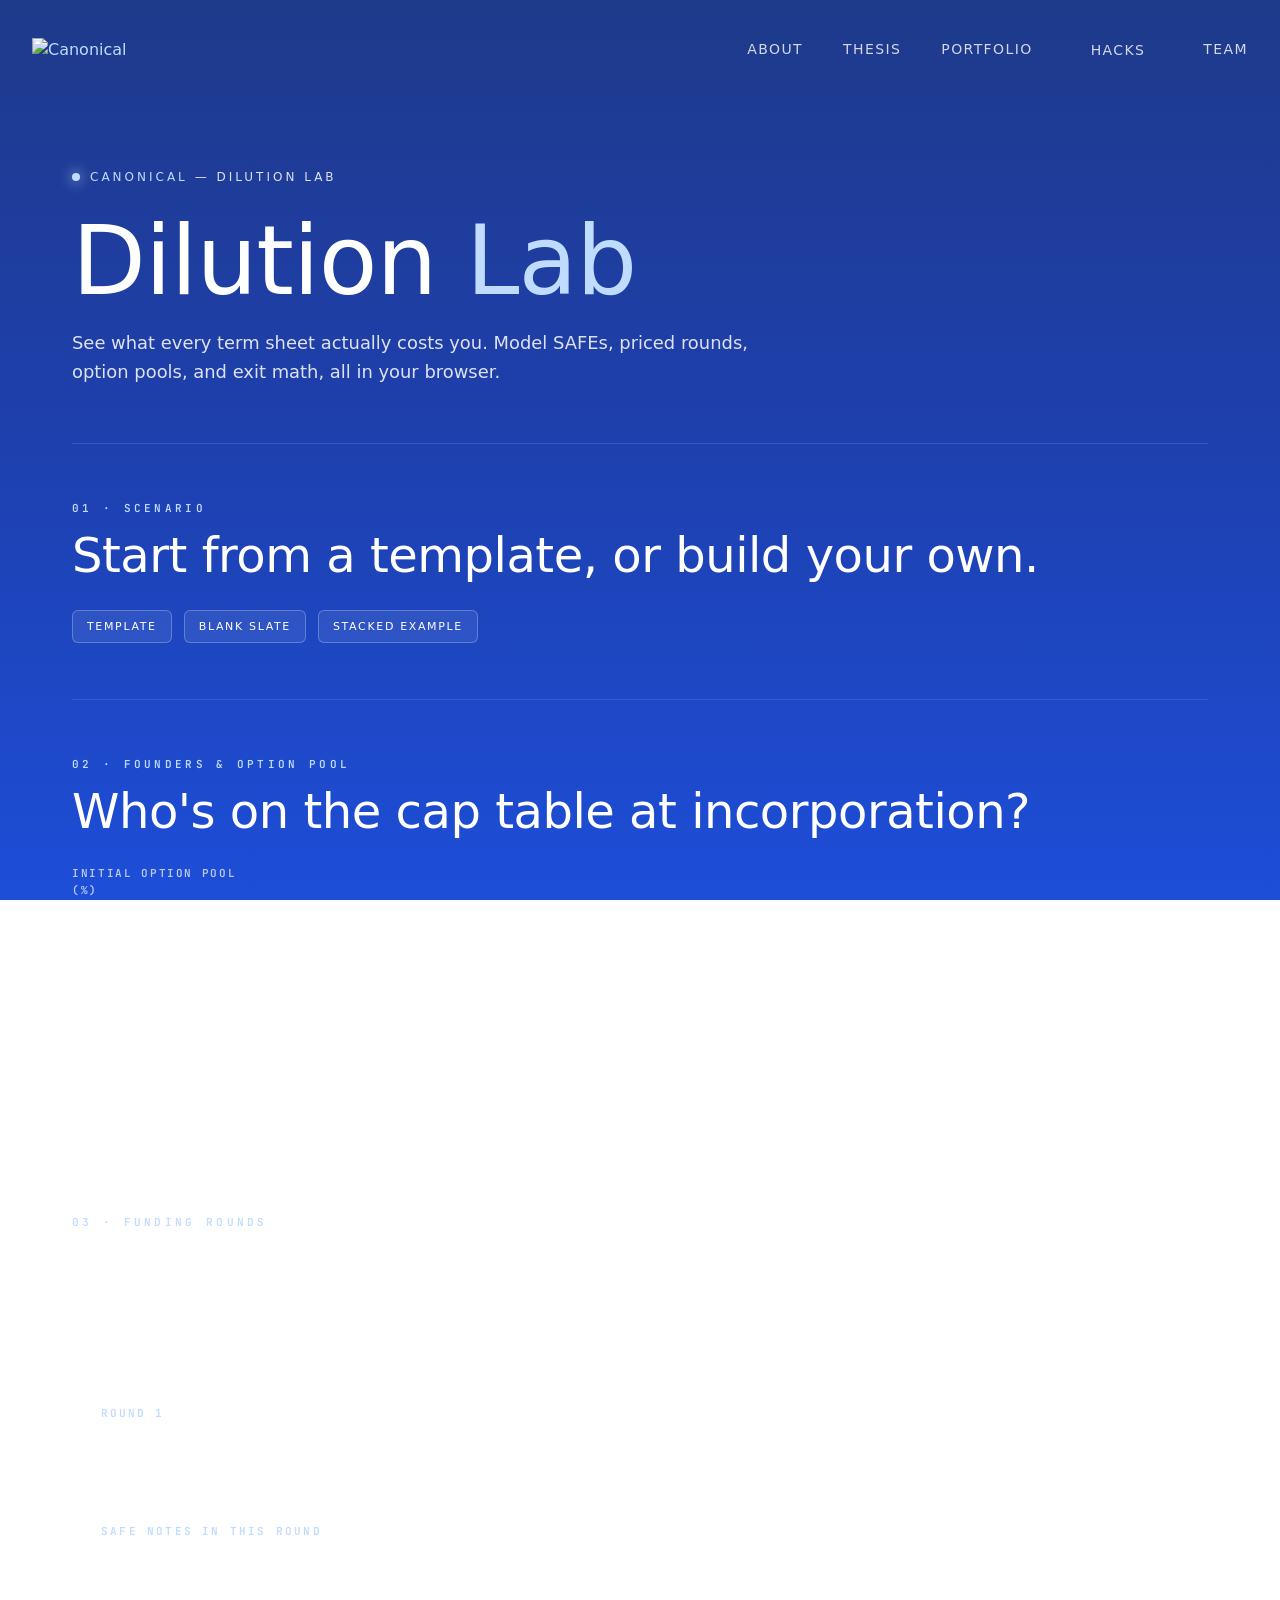
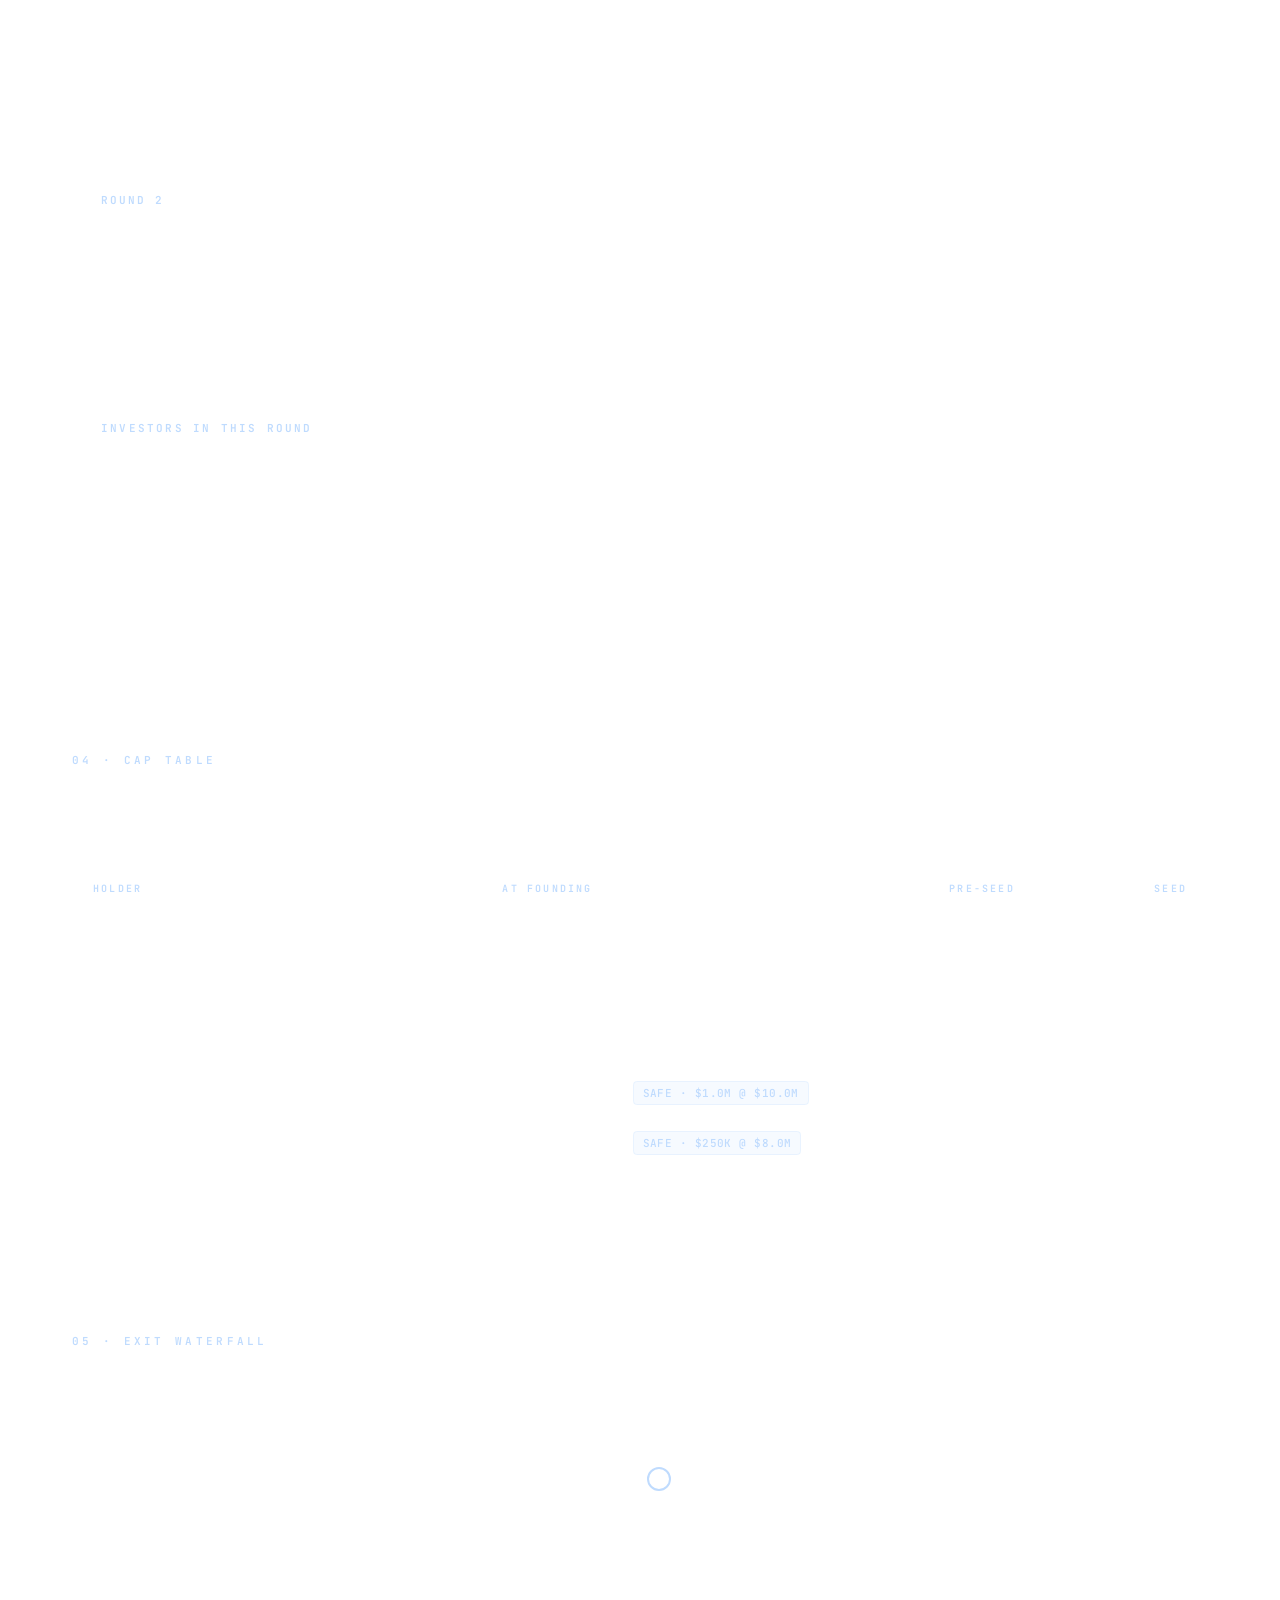
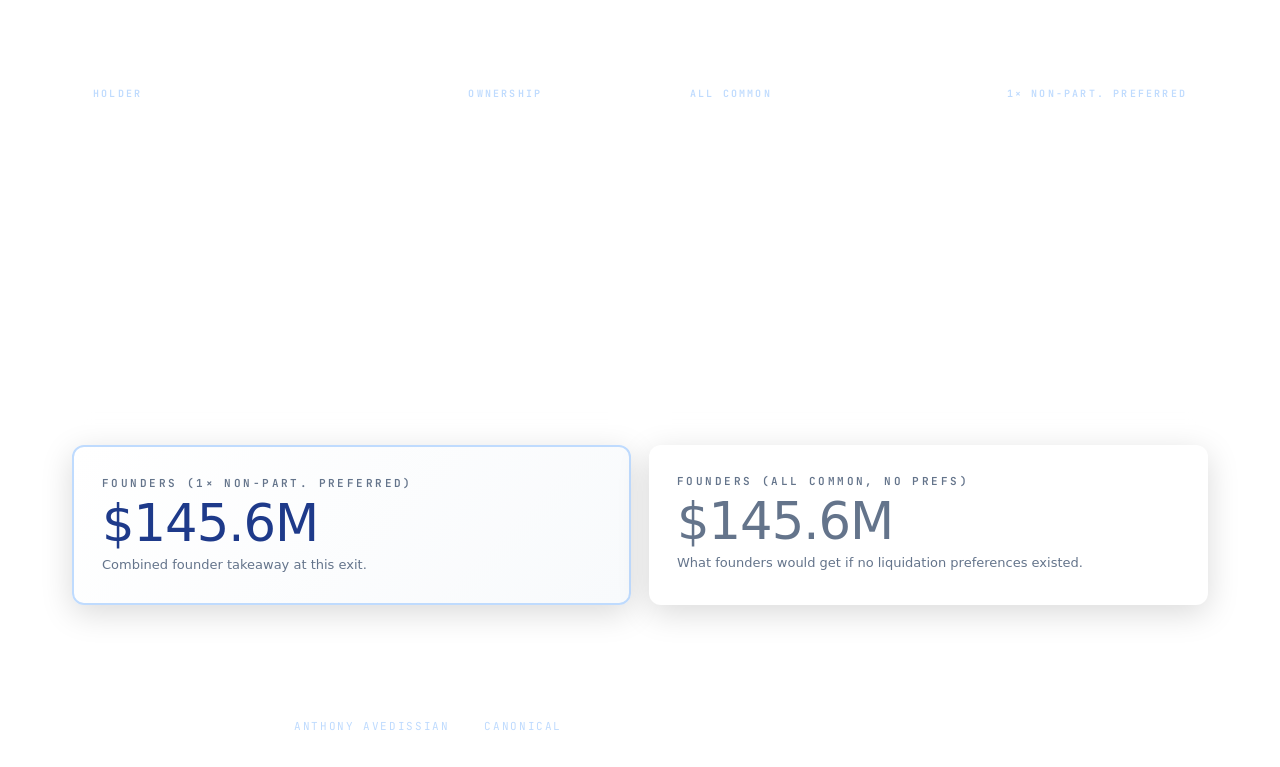
==== commit ac85d3a9: "Update page title for SEO New title: "Canonical Dilution Lab for Founders - Model SAFEs, priced roun" ====
--- a/docs/index.html
+++ b/docs/index.html
@@ -3,19 +3,19 @@
 <head>
 <meta charset="UTF-8">
 <meta name="viewport" content="width=device-width,initial-scale=1">
-<title>Dilution Lab · Canonical</title>
+<title>Canonical Dilution Lab for Founders - Model SAFEs, priced rounds, option pools, and exit math</title>
 <meta name="description" content="See what every term sheet actually costs you. Model SAFEs, priced rounds, option pools, and exit math live. Built by Anthony Avedissian at Canonical.">
 
 <!-- Open Graph -->
 <meta property="og:type" content="website">
-<meta property="og:title" content="Dilution Lab — by Canonical">
+<meta property="og:title" content="Canonical Dilution Lab for Founders - Model SAFEs, priced rounds, option pools, and exit math">
 <meta property="og:description" content="See what every term sheet actually costs you. Model SAFEs, priced rounds, option pools, and exit math live.">
 <meta property="og:url" content="https://dilutionlab.canonical.cc">
 <meta property="og:site_name" content="Canonical">
 
 <!-- Twitter Card -->
 <meta name="twitter:card" content="summary">
-<meta name="twitter:title" content="Dilution Lab — by Canonical">
+<meta name="twitter:title" content="Canonical Dilution Lab for Founders - Model SAFEs, priced rounds, option pools, and exit math">
 <meta name="twitter:description" content="See what every term sheet actually costs you. Model SAFEs, priced rounds, option pools, and exit math live.">
 <meta name="twitter:creator" content="@antavedissian">
 
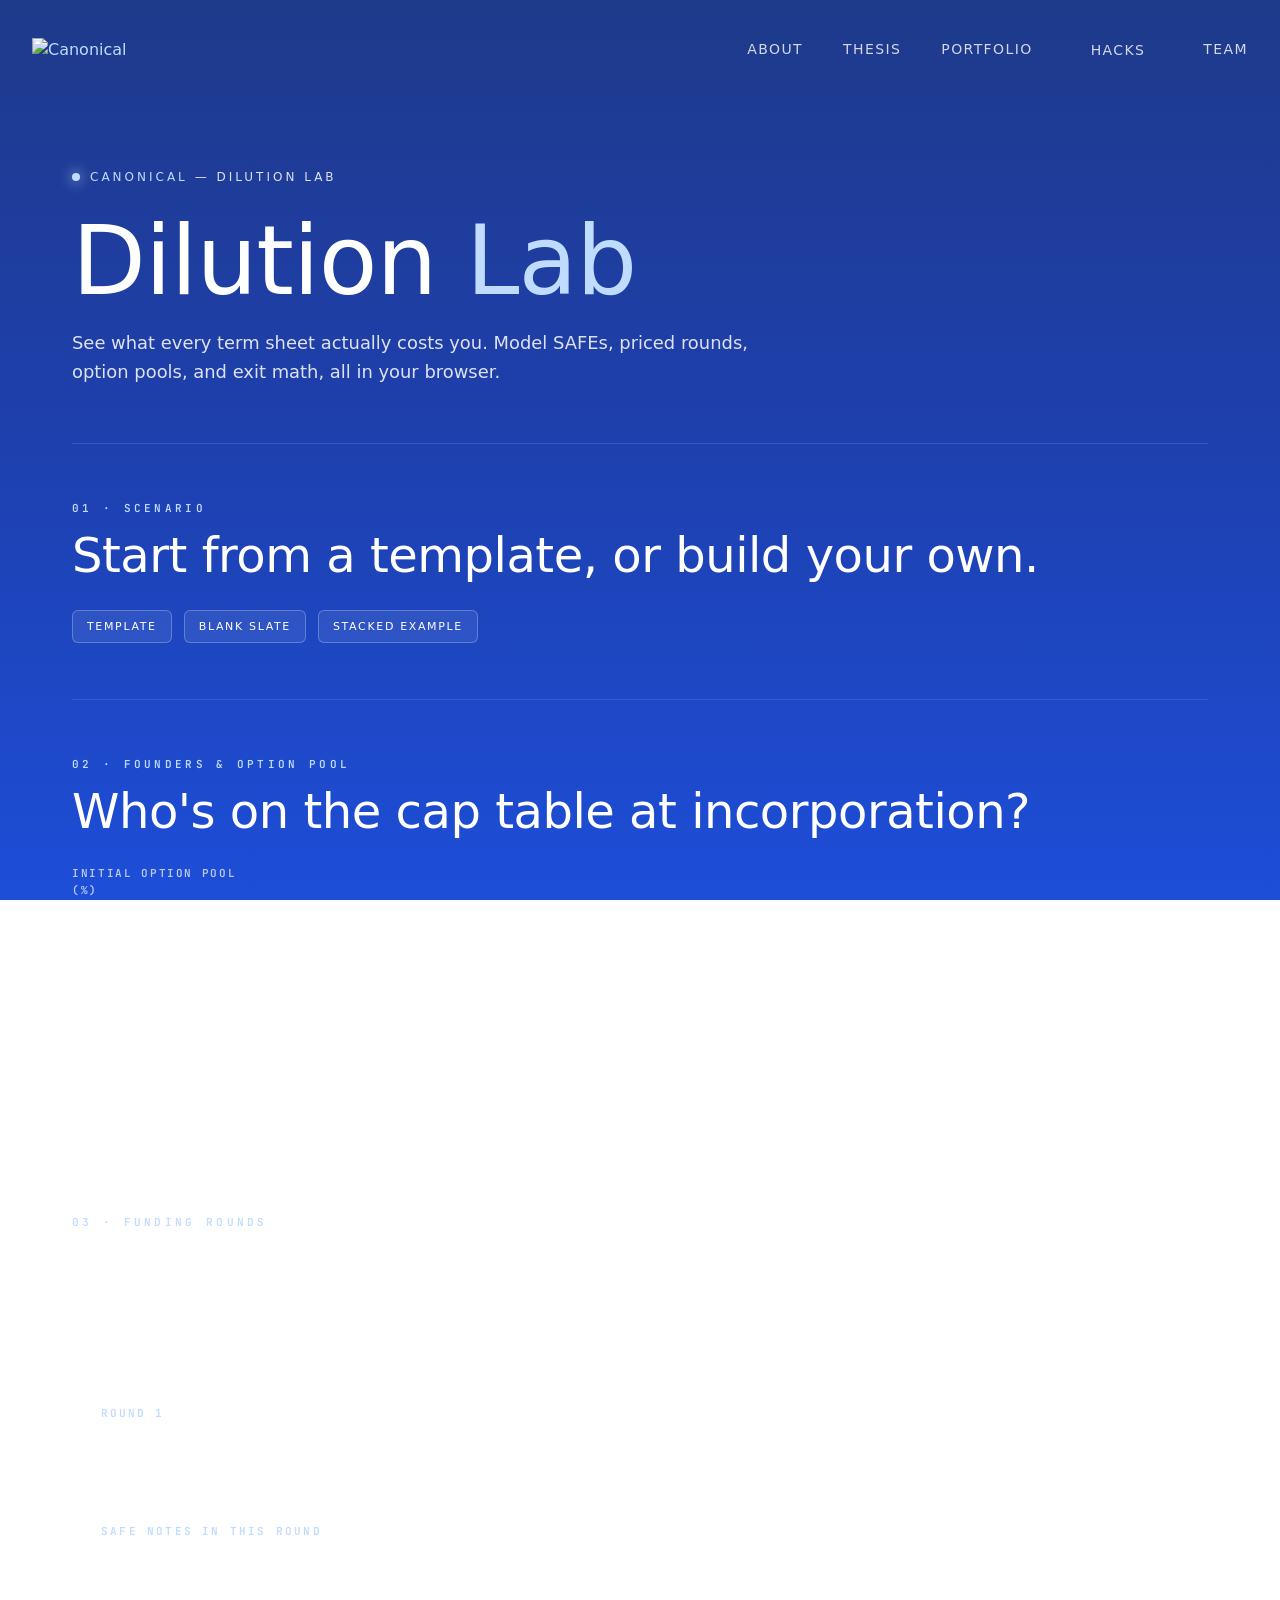
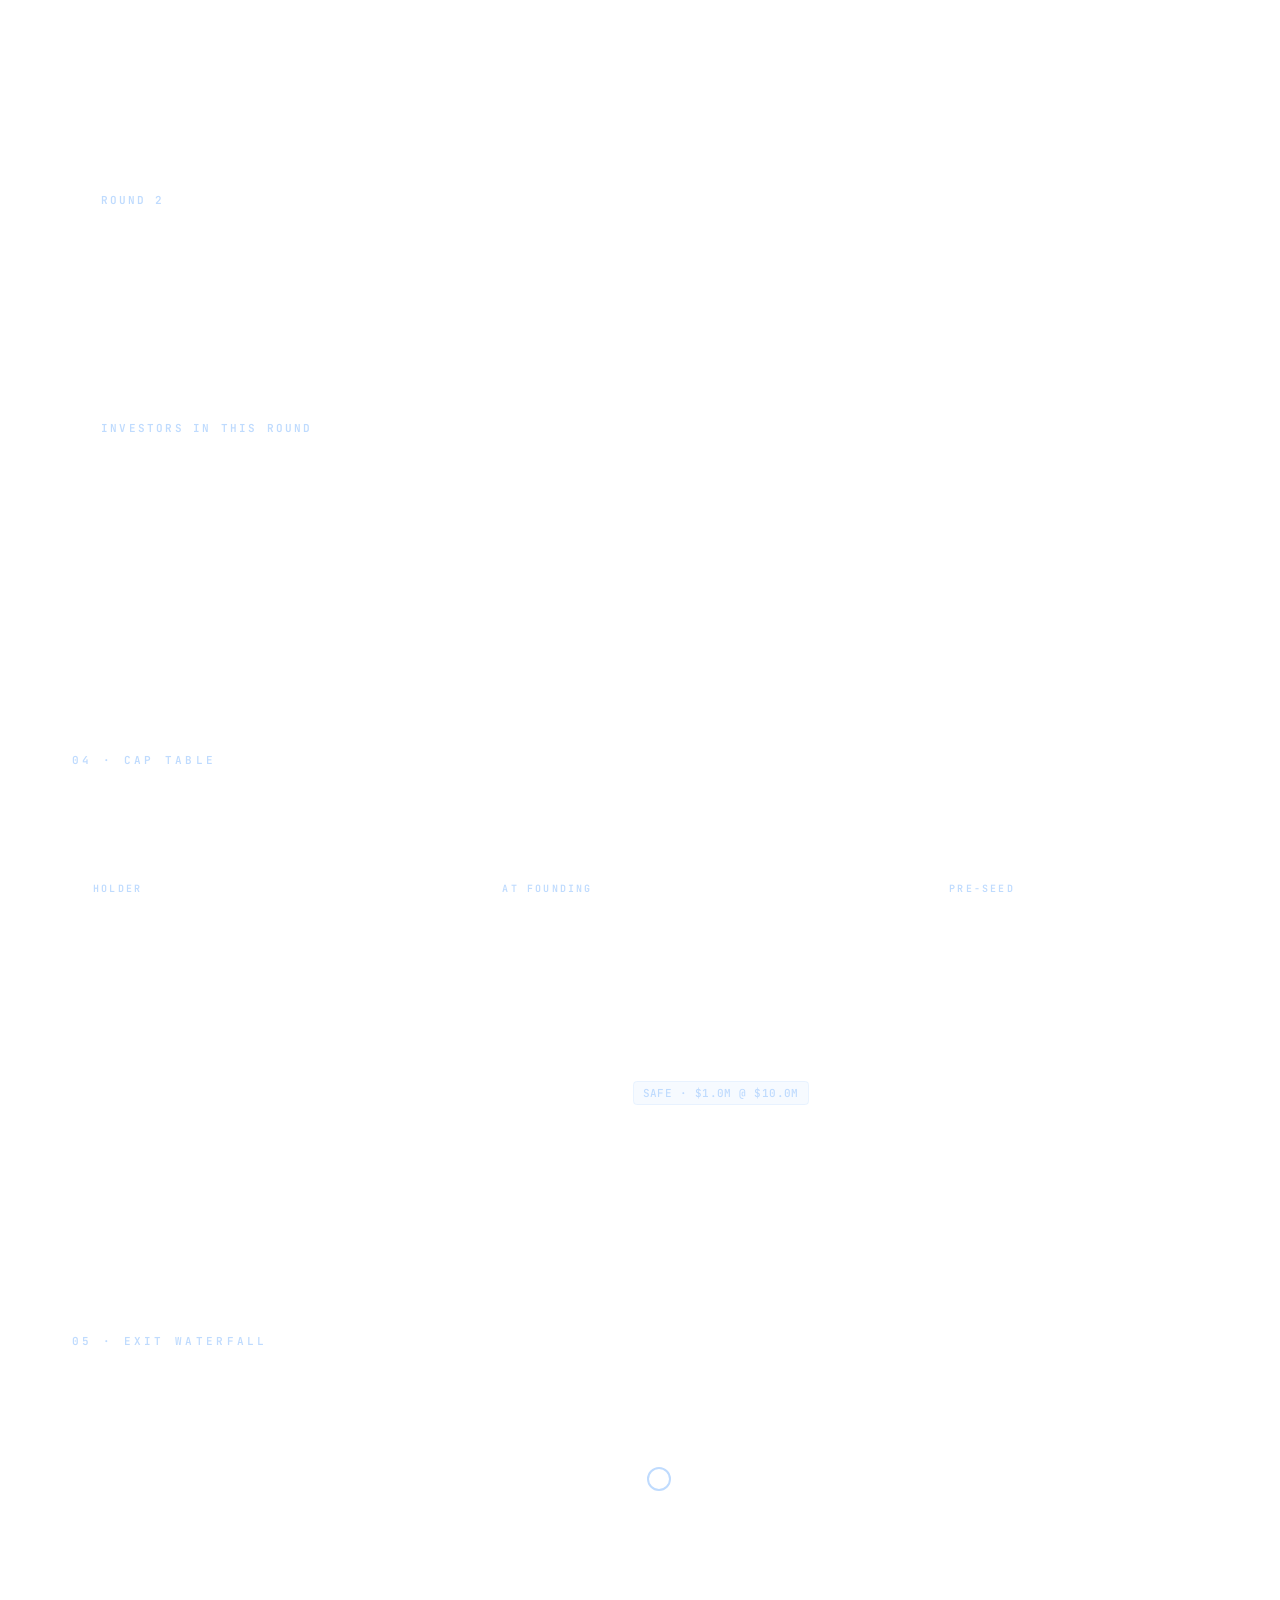
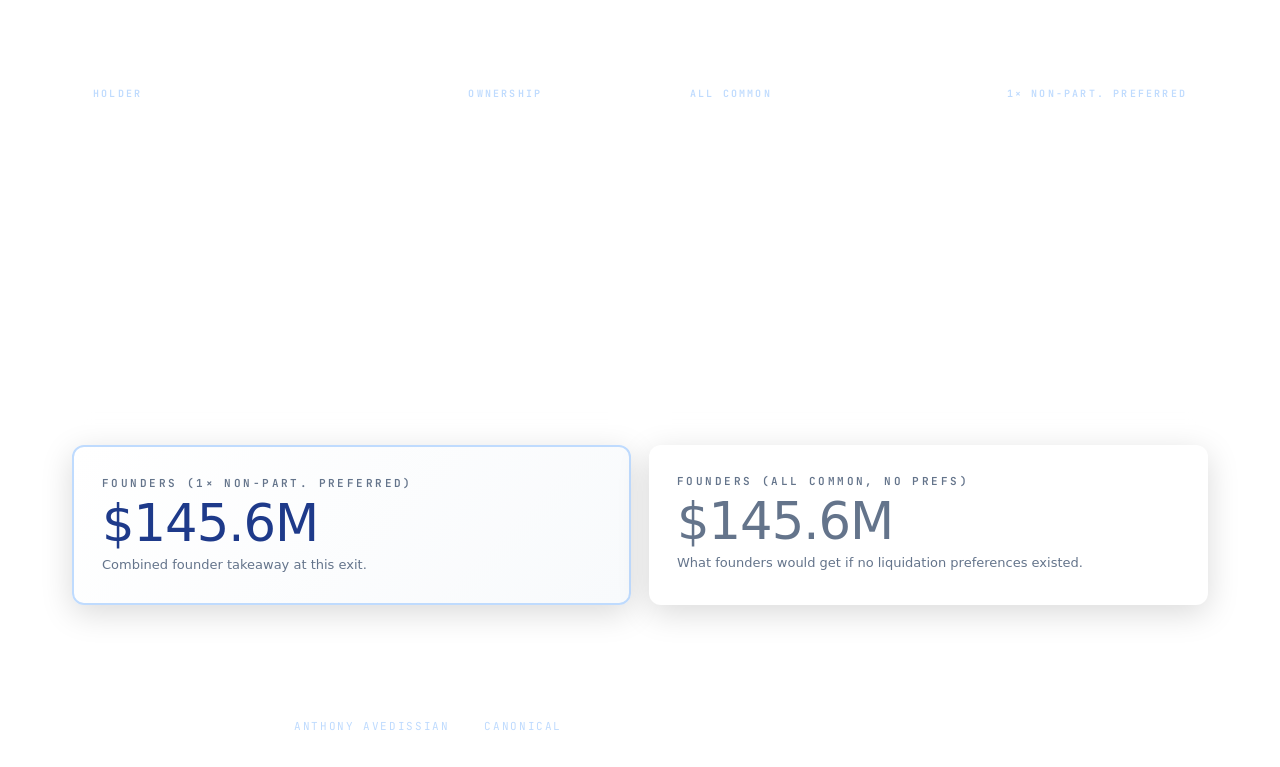
==== commit 07283ae8: "Bulletproof mobile responsiveness - Horizontal-scroll containers for cap table + waterfall (no more " ====
--- a/docs/index.html
+++ b/docs/index.html
@@ -2,7 +2,7 @@
 <html lang="en">
 <head>
 <meta charset="UTF-8">
-<meta name="viewport" content="width=device-width,initial-scale=1">
+<meta name="viewport" content="width=device-width,initial-scale=1,viewport-fit=cover">
 <title>Canonical Dilution Lab for Founders - Model SAFEs, priced rounds, option pools, and exit math</title>
 <meta name="description" content="See what every term sheet actually costs you. Model SAFEs, priced rounds, option pools, and exit math live. Built by Anthony Avedissian at Canonical.">
 
--- a/docs/style.css
+++ b/docs/style.css
@@ -450,14 +450,192 @@
 .footer a:hover { color: var(--ink); }
 
 /* ============ RESPONSIVE ============ */
+
+/* Global mobile hygiene (applies always, harmless on desktop) */
+html { -webkit-text-size-adjust: 100%; }
+* { -webkit-tap-highlight-color: rgba(124, 196, 255, 0.15); }
+img, svg { max-width: 100%; }
+
 @media (max-width: 700px) {
-  .wrap { padding: 20px; padding-top: 96px; }
-  .row { flex-wrap: wrap; }
-  .row .field-name { flex: 1 1 100%; }
-  .takeaway-grid { grid-template-columns: 1fr; }
-  .dl-table { font-size: 12px; }
-  .dl-table th, .dl-table td { padding: 12px 14px; }
-  .hero h1 { font-size: 3rem; }
+  html, body {
+    overflow-x: hidden;
+    max-width: 100vw;
+  }
+  .wrap {
+    padding: 16px;
+    padding-top: 88px;
+    max-width: 100%;
+    overflow-x: hidden;
+  }
+
+  /* Hero scaling */
+  .hero { padding: 24px 0 32px; margin-bottom: 32px; }
+  .hero h1 {
+    font-size: clamp(2.25rem, 11vw, 3rem);
+    word-break: break-word;
+  }
+  .hero .tagline { font-size: 1rem; }
+  .hero .brand {
+    flex-wrap: wrap;
+    font-size: 11px;
+    letter-spacing: 0.2em;
+  }
+
+  /* Section spacing */
+  section { margin-bottom: 36px; }
+  .sec-divider { margin: 0 0 36px; }
+  section > h2 {
+    margin-bottom: 20px;
+    word-break: break-word;
+  }
+  .sec-num { letter-spacing: 0.2em; }
+
+  /* Form fields all stack full-width */
+  .row { flex-wrap: wrap; gap: 10px; align-items: stretch; }
+  .row .field-name,
+  .row .field-amount,
+  .row .field-cap,
+  .row .field-pct,
+  .row .field-narrow,
+  .row .field-type {
+    flex: 1 1 100%;
+    min-width: 0;
+    max-width: 100%;
+  }
+  .row .actions { flex: 0 0 auto; align-self: center; }
+
+  /* Buttons in scenario/add rows stay inline, can wrap */
+  .row > .btn-add {
+    flex: 0 1 auto;
+    min-width: 0;
+  }
+
+  /* Prevent iOS Safari auto-zoom on focus (font-size must be >= 16px) */
+  input[type="text"],
+  input[type="number"],
+  select {
+    font-size: 16px;
+    padding: 12px 14px;
+  }
+
+  /* Bigger touch target for the X (remove) button */
+  .btn-x {
+    width: 44px;
+    height: 44px;
+    font-size: 16px;
+  }
+
+  /* Round card */
+  .round-card {
+    padding: 18px 16px;
+    border-radius: 10px;
+  }
+  .round-card .round-head { flex-wrap: wrap; gap: 8px; row-gap: 4px; }
+  .round-card .round-head .title {
+    font-size: 15px;
+    word-break: break-word;
+    flex: 1 1 100%;
+  }
+  .round-meta {
+    white-space: normal;
+    line-height: 1.5;
+  }
+
+  /* Data tables: horizontal scroll inside their container */
+  #cap-table, #waterfall-table {
+    overflow-x: auto;
+    overflow-y: hidden;
+    -webkit-overflow-scrolling: touch;
+    margin-left: -16px;
+    margin-right: -16px;
+    padding: 0 16px 8px;
+    /* Subtle gradient hint that table is scrollable */
+    mask-image: linear-gradient(to right, transparent 0, #000 16px, #000 calc(100% - 16px), transparent 100%);
+    -webkit-mask-image: linear-gradient(to right, transparent 0, #000 16px, #000 calc(100% - 16px), transparent 100%);
+  }
+  #cap-table::-webkit-scrollbar,
+  #waterfall-table::-webkit-scrollbar { height: 6px; }
+  #cap-table::-webkit-scrollbar-track,
+  #waterfall-table::-webkit-scrollbar-track { background: transparent; }
+  #cap-table::-webkit-scrollbar-thumb,
+  #waterfall-table::-webkit-scrollbar-thumb {
+    background: rgba(255,255,255,0.25);
+    border-radius: 3px;
+  }
+  .dl-table {
+    min-width: max-content;
+    font-size: 12px;
+    margin-top: 12px;
+    border-radius: 10px;
+  }
+  .dl-table th, .dl-table td {
+    padding: 10px 14px;
+    white-space: nowrap;
+  }
+  .dl-table th {
+    font-size: 9px;
+    letter-spacing: 0.18em;
+    padding: 12px 14px;
+  }
+  .safe-tag { font-size: 10px; padding: 3px 7px; }
+
+  /* Exit slider — bigger touch target */
+  input[type="range"].exit-slider { height: 8px; }
+  input[type="range"].exit-slider::-webkit-slider-thumb {
+    width: 28px;
+    height: 28px;
+  }
+  input[type="range"].exit-slider::-moz-range-thumb {
+    width: 28px;
+    height: 28px;
+  }
+
+  /* Big exit number scales down */
+  .bignum {
+    font-size: clamp(2.25rem, 13vw, 3.5rem);
+    letter-spacing: -0.02em;
+  }
+  .bignum-block { margin: 16px 0 24px; }
+
+  /* Takeaway cards stack */
+  .takeaway-grid {
+    grid-template-columns: 1fr;
+    gap: 12px;
+  }
+  .card {
+    padding: 22px 18px;
+    border-radius: 10px;
+  }
+  .card .bignum { font-size: 2.25rem; }
+  .card-foot { font-size: 12px; }
+
+  /* Footer */
+  .footer {
+    margin-top: 48px;
+    font-size: 10px;
+    line-height: 1.7;
+    letter-spacing: 0.1em;
+  }
+  .footer a { white-space: nowrap; }
+
+  /* Site header — tighten logo padding, nav already hidden */
+  #header > div { padding: 1.25rem 1rem !important; }
+  #header .logo-link img { height: 1.75rem; }
+
+  /* Prevent any rogue overflow */
+  .round-card,
+  .card,
+  section { max-width: 100%; min-width: 0; }
+}
+
+/* Extra-narrow phones (older Android, split-screen, in-app browsers) */
+@media (max-width: 360px) {
+  .wrap { padding: 12px; padding-top: 80px; }
+  .hero h1 { font-size: 2rem; }
+  .bignum { font-size: 2.25rem; }
+  .card .bignum { font-size: 2rem; }
+  .dl-table th, .dl-table td { padding: 8px 10px; }
+  .round-card { padding: 14px 12px; }
 }
 
 /* ============ SITE HEADER (mirrors canonical.cc) ============ */
